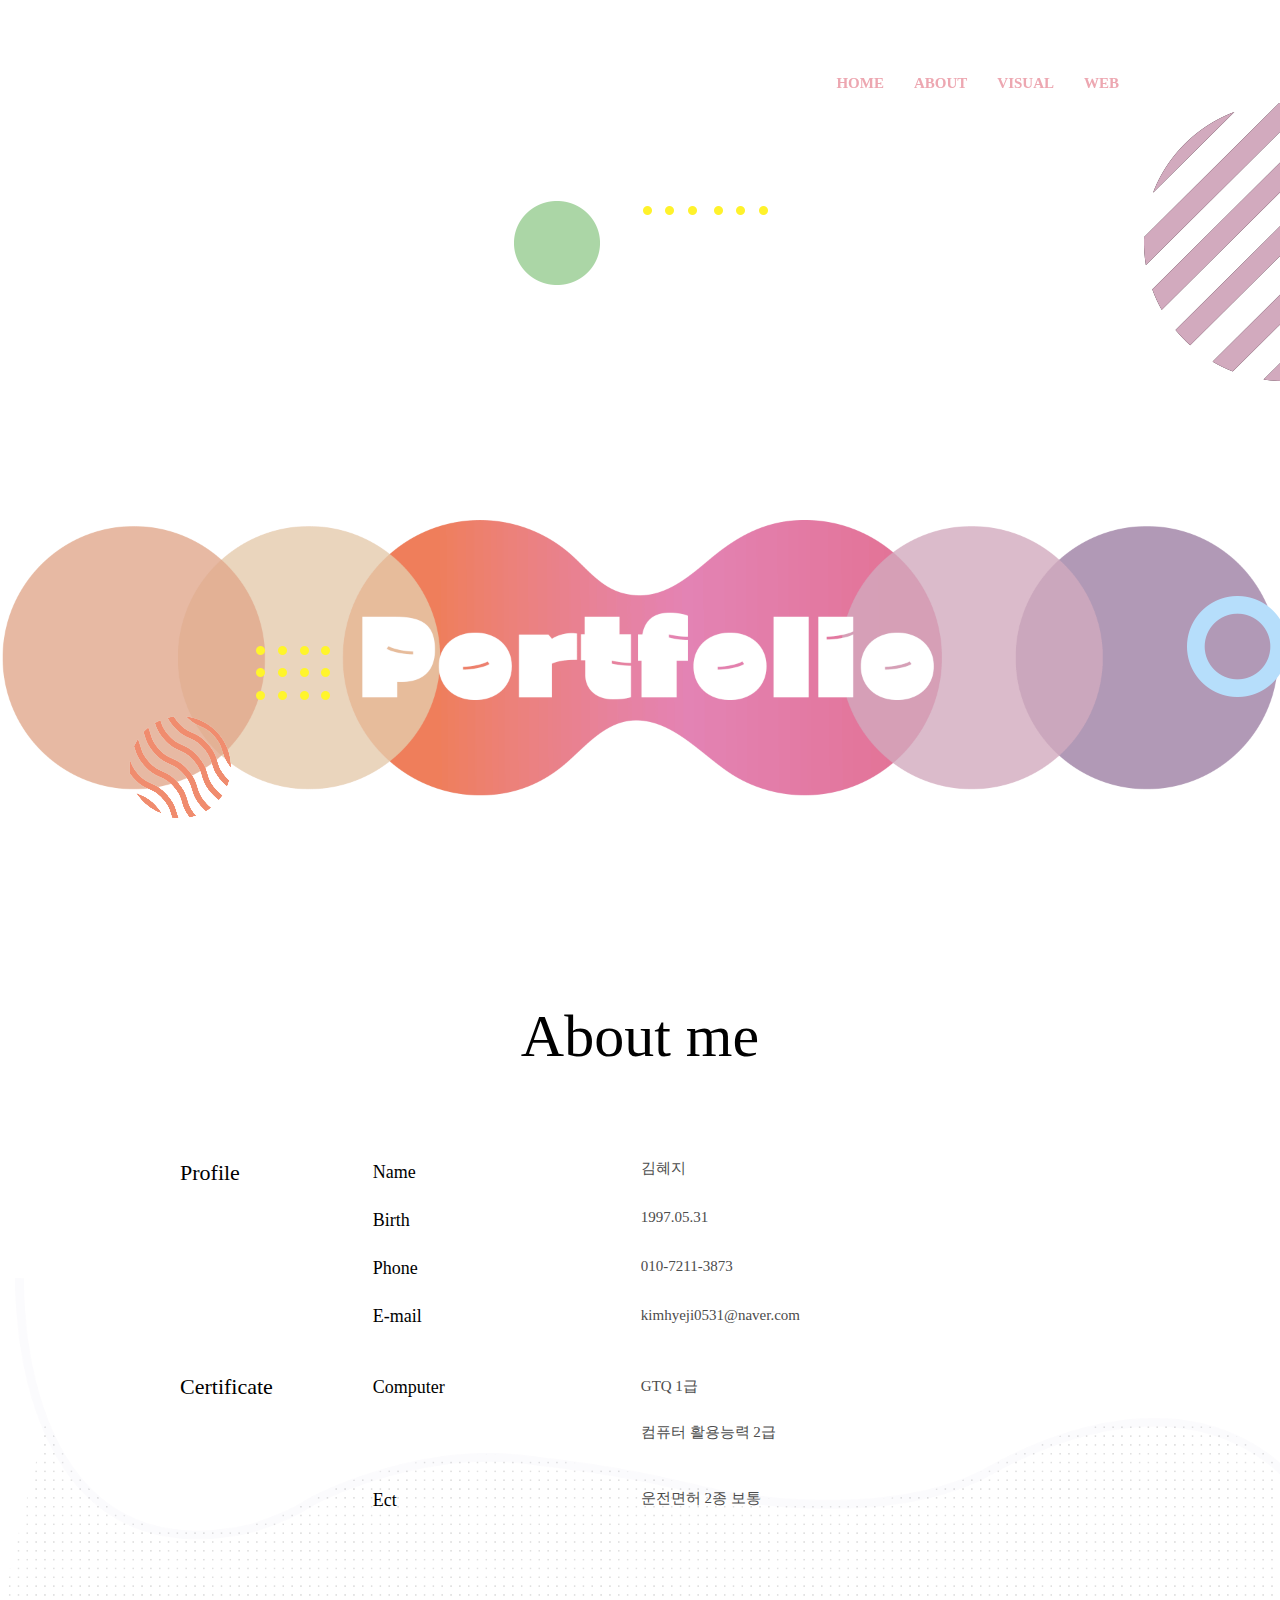
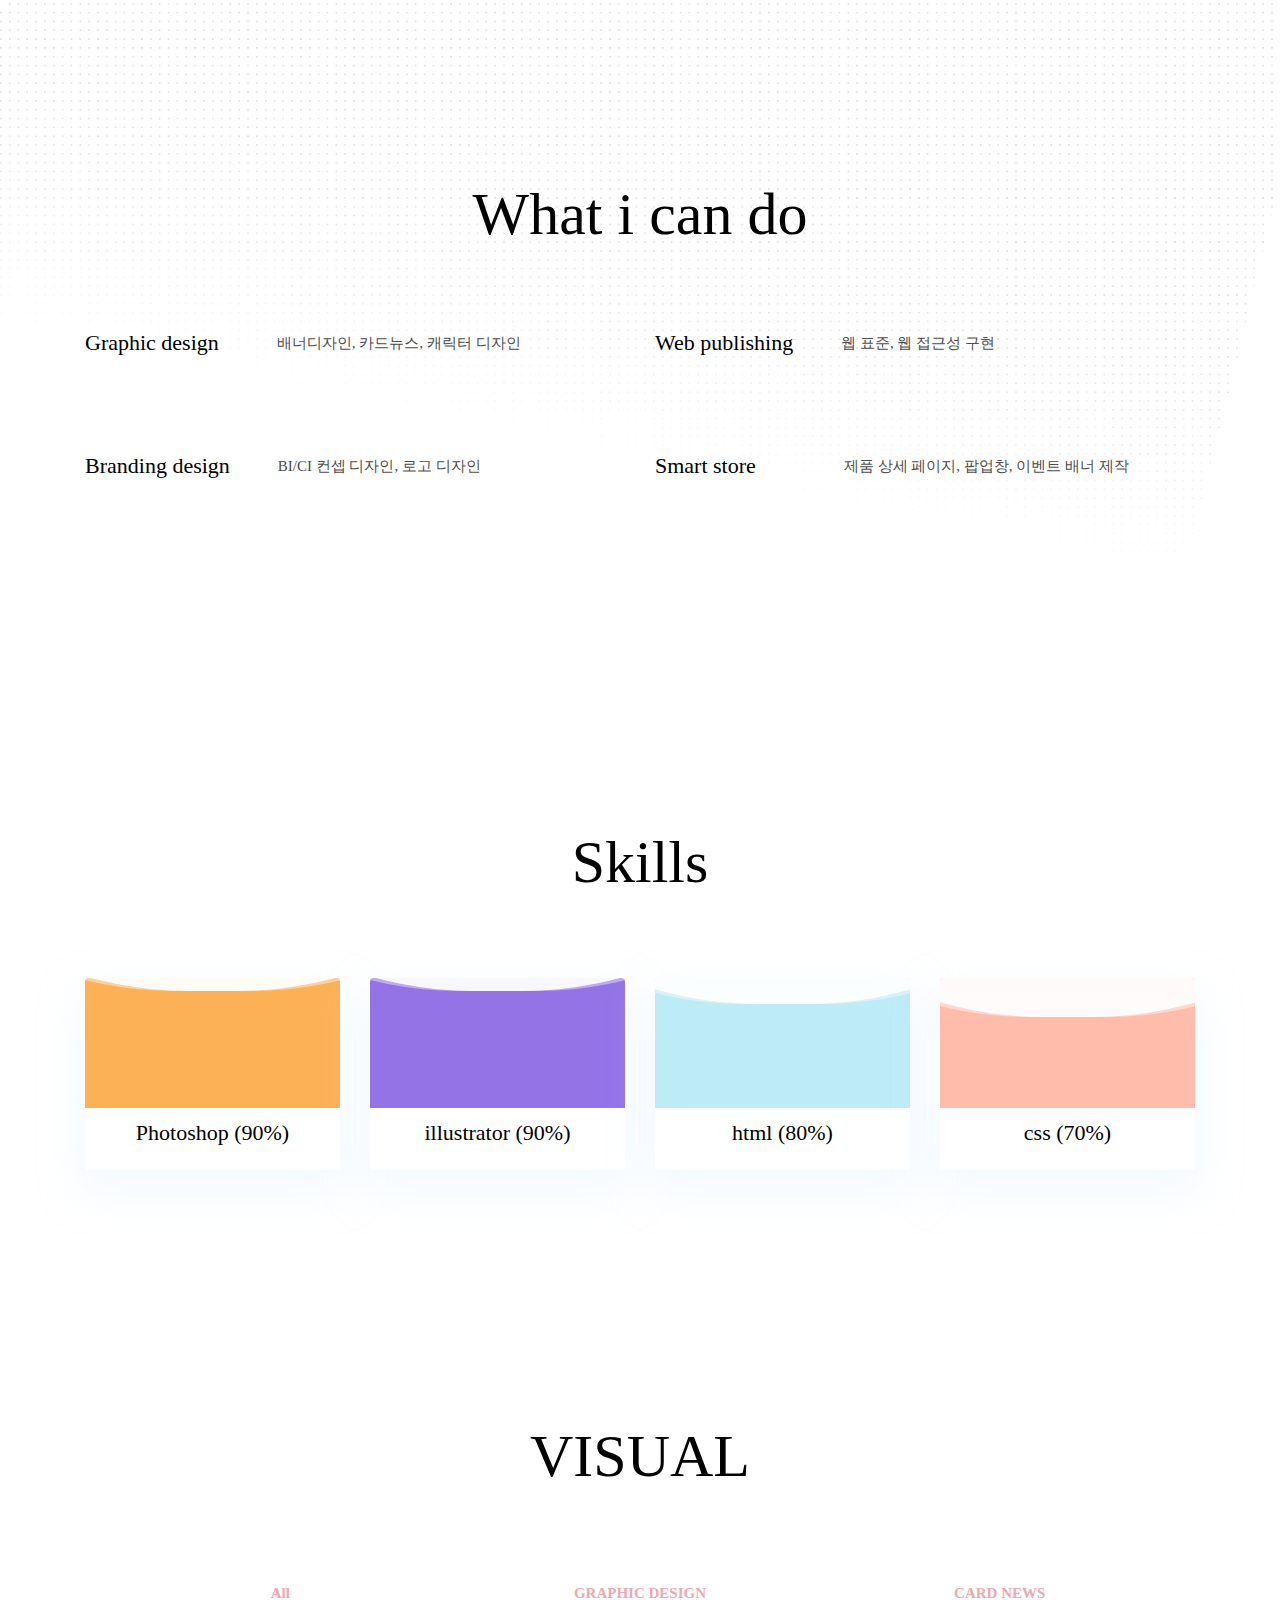
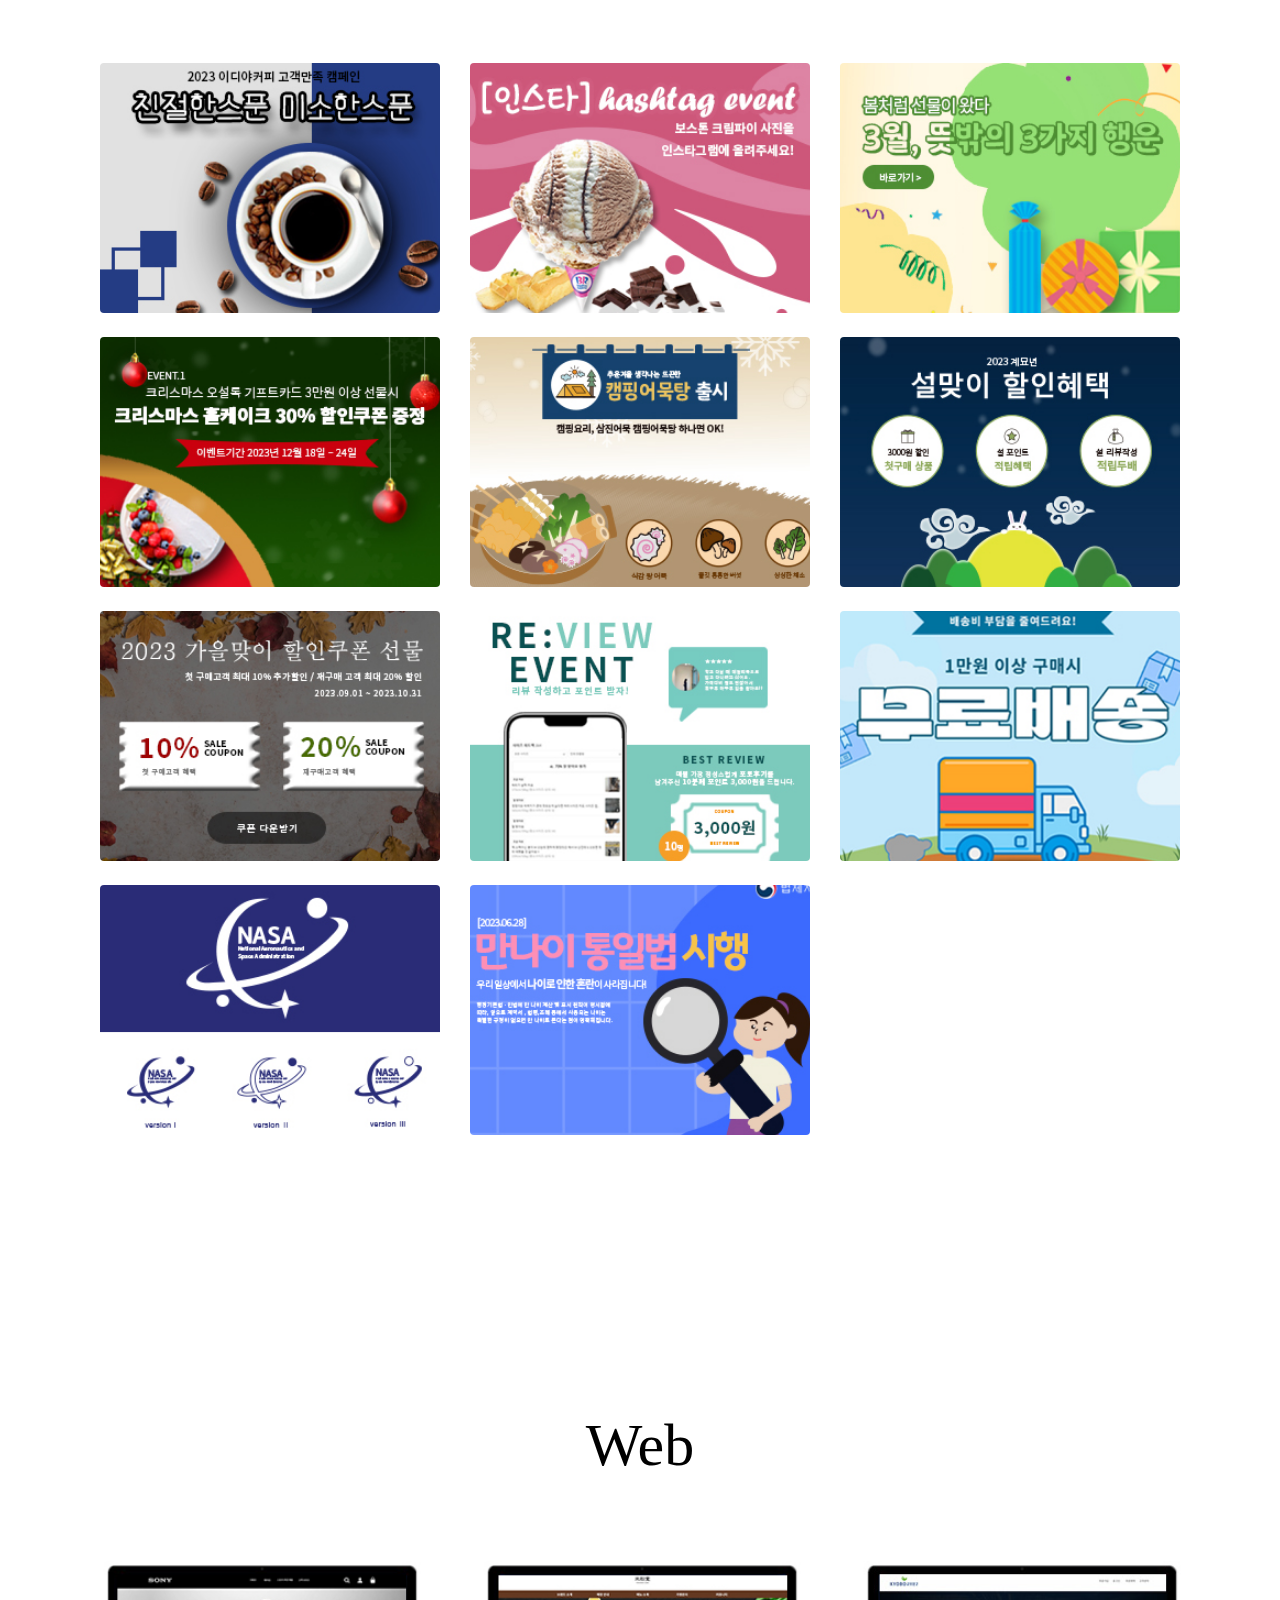
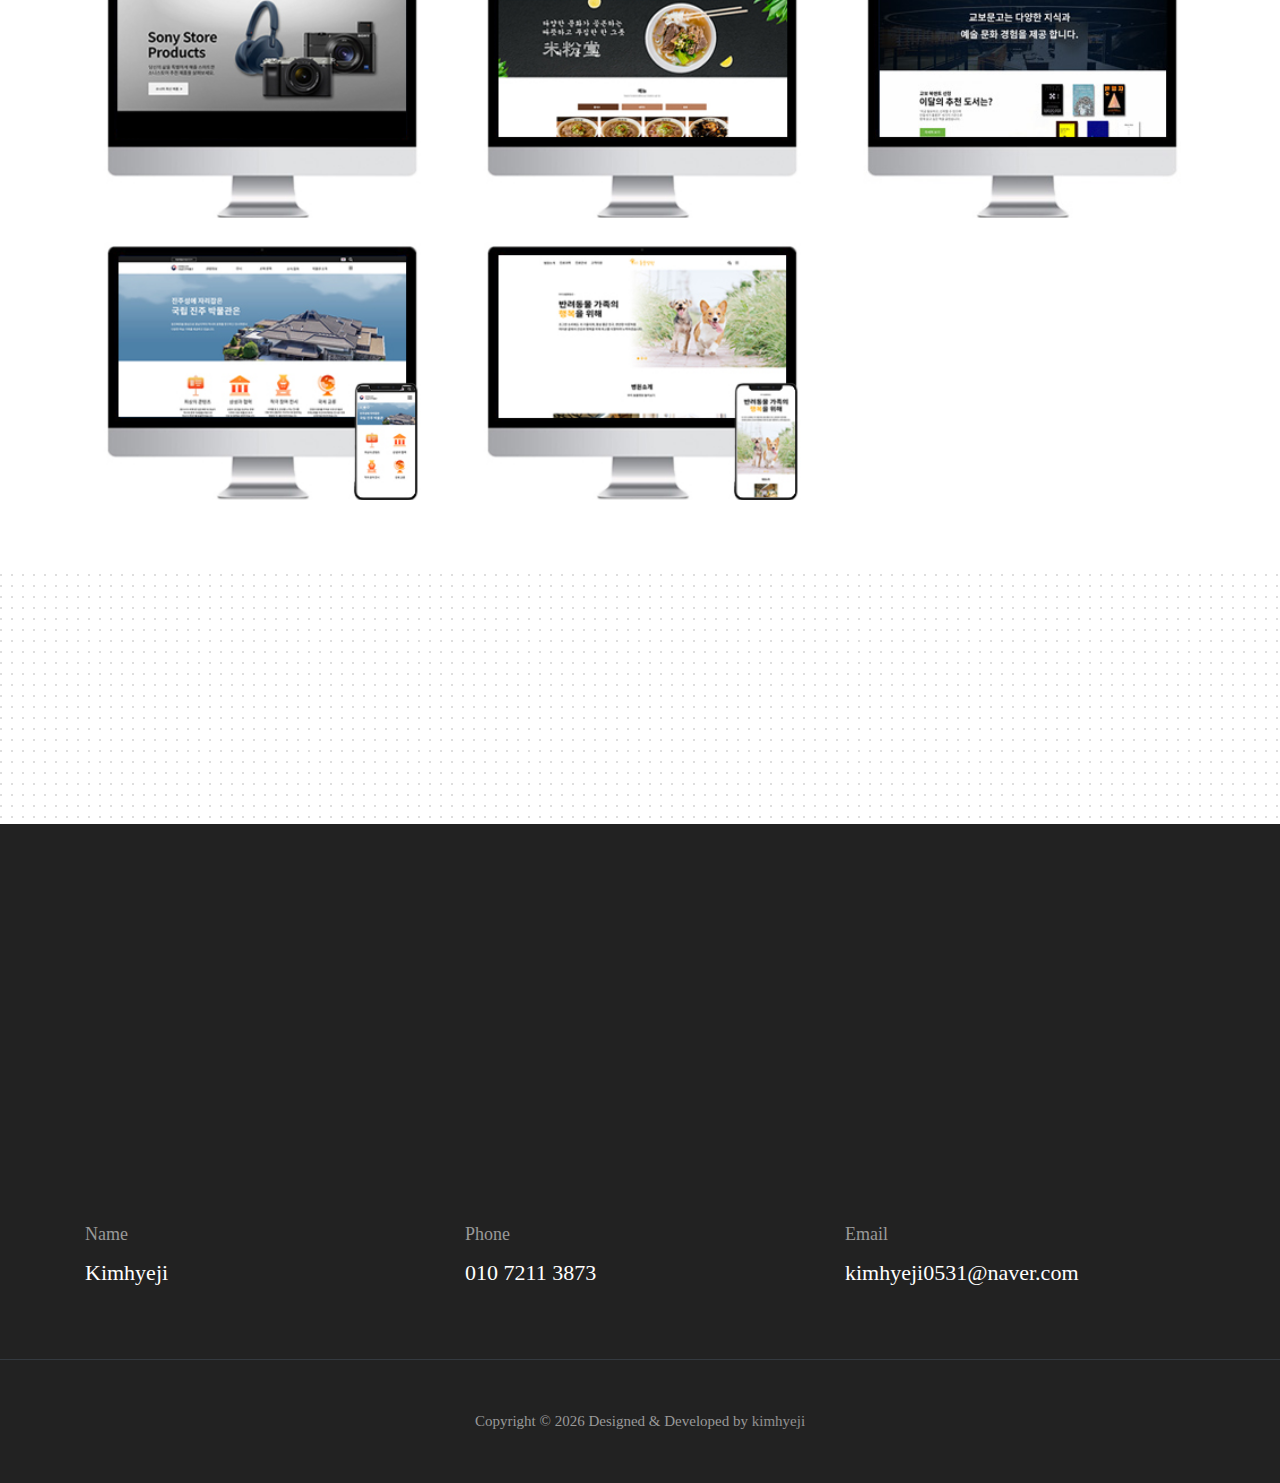
==== index.html @ e82db6a8 "ㅣ[ㅣㅔ[ㅣ" ====
<!DOCTYPE html>

<!--
 // WEBSITE: https://themefisher.com
 // TWITTER: https://twitter.com/themefisher
 // FACEBOOK: https://www.facebook.com/themefisher
 // GITHUB: https://github.com/themefisher/
-->

<html lang="en">

<head>

  <!-- Basic Page Needs
  ================================================== -->
  <meta charset="utf-8">
  <title>Portfolio</title>

  <!-- Mobile Specific Metas
  ================================================== -->
  <meta http-equiv="X-UA-Compatible" content="IE=edge">
  <meta name="description" content="Creative Portfolio Template">
  <meta name="viewport" content="width=device-width, initial-scale=1.0, maximum-scale=5.0">
  <meta name="author" content="Themefisher">
  <meta name="generator" content="Themefisher Kross Template v1.0">

  <!-- theme meta -->
  <meta name="theme-name" content="kross" />

  <!-- Favicon -->
  <link rel="shortcut icon" type="image/x-icon" href="images/favicon.png" />

  <!-- ** Plugins Needed for the Project ** -->
  <!-- Bootstrap -->
  <link rel="stylesheet" href="plugins/bootstrap/bootstrap.min.css">
  <!-- slick slider -->
  <link rel="stylesheet" href="plugins/slick/slick.css">
  <!-- themefy-icon -->
  <link rel="stylesheet" href="plugins/themify-icons/themify-icons.css">

  <!-- Main Stylesheet -->
  <link href="css/style.css" rel="stylesheet">


</head>

<body>


  <header class="navigation fixed-top">
    <nav class="navbar navbar-expand-lg navbar-dark">
      <a class="navbar-brand font-tertiary h3" href="index.html"><img src="img/logo.png" alt="Myself"></a>
      <button class="navbar-toggler" type="button" data-toggle="collapse" data-target="#navigation"
        aria-controls="navigation" aria-expanded="false" aria-label="Toggle navigation">
        <span class="navbar-toggler-icon"></span>
      </button>

      <div class="collapse navbar-collapse text-center" id="navigation">
        <ul class="navbar-nav ml-auto">
          <li class="nav-item">
            <a class="nav-link" href="index.html">HOME</a>
          </li>
          <li class="nav-item">
            <a class="nav-link" href="#about">ABOUT</a>
          </li>
          <li class="nav-item">
            <a class="nav-link" href="#visiul">VISUAL</a>
          </li>
          <li class="nav-item">
            <a class="nav-link" href="#web">WEB</a>
          </li>

        </ul>
      </div>
    </nav>
  </header>

  <!-- hero area -->
  <section class="hero-area bg-primary" id="parallax">
    <div class="container">
      <div class="row">
        <div class="col-lg-11 mx-auto">

        </div>
      </div>
    </div>
    <div class="layer-bg w-100">
      <img class="img-fluid w-100" src="img/main-img.png" alt="bg-shape">
    </div>
    <div class="layer" id="l2">
      <img src="images/illustrations/dots-cyan.png" alt="bg-shape">
    </div>
    <div class="layer" id="l3">
      <img src="img/green.png" alt="bg-shape">
    </div>
    <div class="layer" id="l4">
      <img src="images/img/dots-yellow.png" alt="bg-shape">
    </div>
    <div class="layer" id="l5">
      <img src="img/purple.png" alt="bg-shape">
    </div>
    <div class="layer" id="l6">
      <img src="img/orenge.png" alt="bg-shape">
    </div>
    <div class="layer" id="l7">
      <img src="images/img/dots-group-yellow.png" alt="bg-shape">
    </div>
    <div class="layer" id="l8">
      
    </div>
    <div class="layer" id="l9">
      <img src="img/sky.png" alt="bg-shape">
    </div>
    <!-- social icon -->

    <!-- /social icon -->
  </section>
  <!-- /hero area -->

  <!-- about -->
  <section class="section" id="about">
    <div class="container">
      <div class="row">
        <div class="col-lg-10 mx-auto text-center">
          <h2 class="section-title">About me</h2>
          <div class="aboutbox_set">
            <div class="about_left">
              <div class="left_sub1">
                <h4>Profile</h4>
              </div>
              <div class="left_sub2">
                <h4>Certificate</h4>
              </div>
            </div>
            <div class="about_center">
              <h5>Name</h5>
              <h5>Birth</h5>
              <h5>Phone</h5>
              <h5>E-mail</h5>
              <div class="center_sub1">
                <h5>Computer</h5>
              </div>
              <div class="center_sub2">
                <h5>Ect</h5>
              </div>
            </div>
            <div class="about_right">
              <p>김혜지</p>
              <p>1997.05.31</p>
              <p>010-7211-3873</p>
              <p>kimhyeji0531@naver.com</p>
              <div class="right_sub1">
                <p>GTQ 1급</p>
              </div>
              <p>컴퓨터 활용능력 2급 </p>
              <div class="right_sub2">
                <p>운전면허 2종 보통</p>
              </div>
            </div>
          </div>

        </div>
      </div>
    </div>
  </section>
  <!-- /about -->



  <!-- experience -->

  <!-- ./experience -->

  <!-- what i can do -->
  <section class="section position-relative">
    <div class="container">
      <div class="row">
        <div class="col-lg-12 text-center">
          <h2 class="section-title">What i can do</h2>
        </div>
        <div class="col-lg-6 col-md-6 mb-80">
          <div class="d-flex">
            <div class="mr-lg-5 mr-3">
              <h4>Graphic design<h4>
            </div>
            <div>

              <div class="Graphicdesign_sub">
                <p>배너디자인, 카드뉴스, 캐릭터 디자인</p>
              </div>

            </div>
          </div>
        </div>
        <div class="col-lg-6 col-md-6 mb-80">
          <div class="d-flex">
            <div class="mr-lg-5 mr-3">
              <h4>Web publishing<h4>
            </div>
            <div>

              <p>웹 표준, 웹 접근성 구현</p>

            </div>
          </div>
        </div>
        <div class="col-lg-6 col-md-6 mb-80">
          <div class="d-flex">
            <div class="mr-lg-5 mr-3">
              <h4>Branding design</h4>
            </div>
            <div>

              <p>BI/CI 컨셉 디자인, 로고 디자인</p>

            </div>
          </div>
        </div>
        <div class="col-lg-6 col-md-6 mb-80">
          <div class="d-flex">
            <div class="mr-lg-5 mr-3">
              <h4>Smart store<h4>
            </div>
            <div>

              <div class="Smartstore_sub">
                <p>제품 상세 페이지, 팝업창, 이벤트 배너 제작</p>
              </div>

            </div>
          </div>
        </div>
      </div>
    </div>
    <!-- bg image -->
    <img class="img-fluid edu-bg-image w-100" src="images/backgrounds/education-bg.png" alt="bg-image">
  </section>
  <!-- /what i can do -->

  <!-- skills -->
  <section class="section">
    <div class="container">
      <div class="row">
        <div class="col-lg-12 text-center">
          <h2 class="section-title">Skills</h2>
        </div>
        <div class="col-lg-3 col-sm-6 mb-4 mb-lg-0">
          <div class="card shadow text-center">
            <div class="position-relative rounded-top progress-wrapper" data-color="#fdb157">
              <div class="wave" data-progress="90%"></div>
            </div>
            <div class="card-footer bg-white">
              <h4 class="card-title">Photoshop (90%)</h4>
            </div>
          </div>
        </div>
        <div class="col-lg-3 col-sm-6 mb-4 mb-lg-0">
          <div class="card shadow text-center">
            <div class="position-relative rounded-top progress-wrapper" data-color="#9473e6">
              <div class="wave" data-progress="90%"></div>
            </div>
            <div class="card-footer bg-white">
              <h4 class="card-title">illustrator (90%)</h4>
            </div>
          </div>
        </div>
        <div class="col-lg-3 col-sm-6 mb-4 mb-lg-0">
          <div class="card shadow text-center">
            <div class="position-relative rounded-top progress-wrapper" data-color="#bdecf6">
              <div class="wave" data-progress="80%"></div>
            </div>
            <div class="card-footer bg-white">
              <h4 class="card-title">html (80%)</h4>
            </div>
          </div>
        </div>
        <div class="col-lg-3 col-sm-6 mb-4 mb-lg-0">
          <div class="card shadow text-center">
            <div class="position-relative rounded-top progress-wrapper" data-color="#ffbcaa">
              <div class="wave" data-progress="70%"></div>
            </div>
            <div class="card-footer bg-white">
              <h4 class="card-title">css (70%)</h4>
            </div>
          </div>
        </div>
      </div>
    </div>
  </section>
  <!-- /skills -->

  <!-- VISUAL -->
  <section class="section" id="visiul">
    <div class="container">
      <div class="row">
        <div class="col-12 text-center">
          <h2 class="section-title">VISUAL</h2>
        </div>
      </div>

      <div class="container">
        <div class="row mb-5">
          <div class="col-12">
            <div class="btn-group btn-group-toggle justify-content-center d-flex" data-toggle="buttons">
              <label class="btn btn-sm btn-primary active">
                <input type="radio" name="shuffle-filter" value="all" />All
              </label>

              <label class="btn btn-sm btn-primary">
                <input type="radio" name="shuffle-filter" value="Graphicdesign" />GRAPHIC DESIGN
              </label>
              <label class="btn btn-sm btn-primary">
                <input type="radio" name="shuffle-filter" value="cardnews" />CARD NEWS
              </label>
            </div>
          </div>
        </div>

        <!-- 비주얼 팝업뜨는 부분 -->

        <!-- 팝업모달1 시작-->
        <div class="row shuffle-wrapper">
          <div class="col-lg-4 col-6 mb-4 shuffle-item" data-groups="[&quot;Graphicdesign&quot;]">
            <a href="javascript:openModal('modal1');" class="button modal-open">
              <div class="position-relative rounded hover-wrapper">
                <img src="img/ediya.jpg" alt="portfolio-image" class="img-fluid rounded w-100 d-block">
                <div class="hover-overlay">
                  <div class="hover-content btn btn-light btn-sm">
                    view more
                  </div>
                </div>
              </div>
            </a>
          </div>

          <div id="modal"></div>
          <div class="modal-con modal1">
            <a href="javascript:;" class="close">X</a>

            <div class="con">
              <img src="img/ediya sub.jpg">
            </div>
          </div>
          <!-- 팝업모달1 끝-->



          <!-- 팝업모달2 시작-->
          <div class="col-lg-4 col-6 mb-4 shuffle-item" data-groups="[&quot;Graphicdesign&quot;]">
            <a href="javascript:openModal('modal2');" class="button modal-open">
              <div class="position-relative rounded hover-wrapper">
                <img src="img/br.jpg" alt="portfolio-image" class="img-fluid rounded w-100 d-block">
                <div class="hover-overlay">
                  <div class="hover-content btn btn-light btn-sm">
                    view more
                  </div>
                </div>
              </div>
            </a>
          </div>

          <div id="modal"></div>
          <div class="modal-con modal2">
            <a href="javascript:;" class="close">X</a>

            <div class="con">
              <img src="img/br sub.jpg">
            </div>
          </div>
          <!-- 팝업모달2 끝-->




          <!-- 팝업모달3 시작-->
          <div class="col-lg-4 col-6 mb-4 shuffle-item" data-groups="[&quot;Graphicdesign&quot;]">
            <a href="javascript:openModal('modal3');" class="button modal-open">
              <div class="position-relative rounded hover-wrapper">
                <img src="img/spring.jpg" alt="portfolio-image" class="img-fluid rounded w-100 d-block">
                <div class="hover-overlay">
                  <div class="hover-content btn btn-light btn-sm">
                    view more
                  </div>
                </div>
              </div>
            </a>
          </div>

          <div id="modal"></div>
          <div class="modal-con modal3">
            <a href="javascript:;" class="close">X</a>

            <div class="con">
              <img src="img/spring sub.jpg">
            </div>
          </div>
          <!-- 팝업모달3 끝-->


          <!-- 팝업모달4 시작-->
          <div class="col-lg-4 col-6 mb-4 shuffle-item" data-groups="[&quot;Graphicdesign&quot;]">
            <a href="javascript:openModal('modal4');" class="button modal-open">
              <div class="position-relative rounded hover-wrapper">
                <img src="img/osulloc.jpg" alt="portfolio-image" class="img-fluid rounded w-100 d-block">
                <div class="hover-overlay">
                  <div class="hover-content btn btn-light btn-sm">
                    view more
                  </div>
                </div>
              </div>
            </a>
          </div>

          <div id="modal"></div>
          <div class="modal-con modal4">
            <a href="javascript:;" class="close">X</a>

            <div class="con">
              <img src="img/osulloc sub.jpg">
            </div>
          </div>
          <!-- 팝업모달4 끝-->




          <!-- 팝업모달5 시작-->
          <div class="col-lg-4 col-6 mb-4 shuffle-item" data-groups="[&quot;Graphicdesign&quot;]">
            <a href="javascript:openModal('modal5');" class="button modal-open">
              <div class="position-relative rounded hover-wrapper">
                <img src="img/samjin.jpg" alt="portfolio-image" class="img-fluid rounded w-100 d-block">
                <div class="hover-overlay">
                  <div class="hover-content btn btn-light btn-sm">
                    view more
                  </div>
                </div>
              </div>
            </a>
          </div>

          <div id="modal"></div>
          <div class="modal-con modal5">
            <a href="javascript:;" class="close">X</a>

            <div class="con">
              <img src="img/samjin sub.jpg">
            </div>
          </div>
          <!-- 팝업모달5 끝-->


           <!-- 팝업모달6 시작-->
           <div class="col-lg-4 col-6 mb-4 shuffle-item" data-groups="[&quot;Graphicdesign&quot;]">
            <a href="javascript:openModal('modal6');" class="button modal-open">
              <div class="position-relative rounded hover-wrapper">
                <img src="img/new years day.jpg" alt="portfolio-image" class="img-fluid rounded w-100 d-block">
                <div class="hover-overlay">
                  <div class="hover-content btn btn-light btn-sm">
                    view more
                  </div>
                </div>
              </div>
            </a>
          </div>

          <div id="modal"></div>
          <div class="modal-con modal6">
            <a href="javascript:;" class="close">X</a>

            <div class="con">
              <img src="img/new years day sub.jpg">
            </div>
          </div>
          <!-- 팝업모달6 끝-->


              <!-- 팝업모달7 시작-->
              <div class="col-lg-4 col-6 mb-4 shuffle-item" data-groups="[&quot;Graphicdesign&quot;]">
                <a href="javascript:openModal('modal7');" class="button modal-open">
                  <div class="position-relative rounded hover-wrapper">
                    <img src="img/autumn.jpg" alt="portfolio-image" class="img-fluid rounded w-100 d-block">
                    <div class="hover-overlay">
                      <div class="hover-content btn btn-light btn-sm">
                        view more
                      </div>
                    </div>
                  </div>
                </a>
              </div>
    
              <div id="modal"></div>
              <div class="modal-con modal7">
                <a href="javascript:;" class="close">X</a>
    
                <div class="con">
                  <img src="img/autumn sub.jpg">
                </div>
              </div>
              <!-- 팝업모달7 끝-->




                  <!-- 팝업모달8 시작-->
                  <div class="col-lg-4 col-6 mb-4 shuffle-item" data-groups="[&quot;Graphicdesign&quot;]">
                    <a href="javascript:openModal('modal8');" class="button modal-open">
                      <div class="position-relative rounded hover-wrapper">
                        <img src="img/review.jpg" alt="portfolio-image" class="img-fluid rounded w-100 d-block">
                        <div class="hover-overlay">
                          <div class="hover-content btn btn-light btn-sm">
                            view more
                          </div>
                        </div>
                      </div>
                    </a>
                  </div>
        
                  <div id="modal"></div>
                  <div class="modal-con modal8">
                    <a href="javascript:;" class="close">X</a>
        
                    <div class="con">
                      <img src="img/review sub.jpg">
                    </div>
                  </div>
                  <!-- 팝업모달8 끝-->



                  
                  <!-- 팝업모달9 시작-->
                  <div class="col-lg-4 col-6 mb-4 shuffle-item" data-groups="[&quot;Graphicdesign&quot;]">
                    <a href="javascript:openModal('modal9');" class="button modal-open">
                      <div class="position-relative rounded hover-wrapper">
                        <img src="img/store free shipping.jpg" alt="portfolio-image" class="img-fluid rounded w-100 d-block">
                        <div class="hover-overlay">
                          <div class="hover-content btn btn-light btn-sm">
                            view more
                          </div>
                        </div>
                      </div>
                    </a>
                  </div>
        
                  <div id="modal"></div>
                  <div class="modal-con modal9">
                    <a href="javascript:;" class="close">X</a>
        
                    <div class="con">
                      <img src="img/store free shipping sub.jpg">
                    </div>
                  </div>
                  <!-- 팝업모달9 끝-->

              
                     <!-- 팝업모달10 시작-->
                     <div class="col-lg-4 col-6 mb-4 shuffle-item" data-groups="[&quot;Graphicdesign&quot;]">
                      <a href="javascript:openModal('modal10');" class="button modal-open">
                        <div class="position-relative rounded hover-wrapper">
                          <img src="img/logo design.jpg" alt="portfolio-image" class="img-fluid rounded w-100 d-block">
                          <div class="hover-overlay">
                            <div class="hover-content btn btn-light btn-sm">
                              view more
                            </div>
                          </div>
                        </div>
                      </a>
                    </div>
          
                    <div id="modal"></div>
                    <div class="modal-con modal10">
                      <a href="javascript:;" class="close">X</a>
          
                      <div class="con">
                        <img src="img/logo design sub.jpg">
                      </div>
                    </div>
                    <!-- 팝업모달10 끝-->  
                    
                    

                     <!-- 팝업모달11 시작-->
                     <div class="col-lg-4 col-6 mb-4 shuffle-item" data-groups="[&quot;cardnews&quot;]">
                      <a href="javascript:openModal('modal11');" class="button modal-open">
                        <div class="position-relative rounded hover-wrapper">
                          <img src="img/age.jpg" alt="portfolio-image" class="img-fluid rounded w-100 d-block">
                          <div class="hover-overlay">
                            <div class="hover-content btn btn-light btn-sm">
                              view more
                            </div>
                          </div>
                        </div>
                      </a>
                    </div>
          
                    <div id="modal"></div>
                    <div class="modal-con modal11">
                      <a href="javascript:;" class="close">X</a>
          
                      <div class="con">
                        <img src="img/age sub.jpg">
                      </div>
                    </div>
                    <!-- 팝업모달11 끝-->
                    
                    



                    
                   
        </div>
      </div>
  </section>
  <!-- /portfolio -->





  <!-- web -->
  <section class="section" id="web">
    <div class="container">
      <div class="row">
        <div class="col-12 text-center">
          <h2 class="section-title">Web</h2>
        </div>
      </div>

      <div class="row shuffle-wrapper">




        <!-- 팝업모달13 시작-->
        <div class="col-lg-4 col-6 mb-4 shuffle-item">
          <a href="javascript:openModal('modal13');" class="button modal-open">
            <div class="position-relative rounded hover-wrapper">
              <img src="img/web1.jpg" alt="portfolio-image" class="img-fluid rounded w-100 d-block">
              <div class="hover-overlay">
                <div class="hover-content btn btn-light btn-sm">
                  view more
                </div>
              </div>
            </div>
          </a>
        </div>

        <div id="modal"></div>
        <div class="modal-con2 modal13">
          <a href="javascript:;" class="close">X</a>
          <a href="web1/index.html" class="btn btn-xs btn-primary site" target="_blank">web site</a>

          <div class="con">
           
            <img src="img/web1_sub.jpg">
          </div>
        </div>
        <!-- 팝업모달13 끝-->



        <!-- 팝업모달14 시작-->
        <div class="col-lg-4 col-6 mb-4 shuffle-item">
          <a href="javascript:openModal('modal14');" class="button modal-open">
            <div class="position-relative rounded hover-wrapper">
              <img src="img/web2.jpg" alt="portfolio-image" class="img-fluid rounded w-100 d-block">
              <div class="hover-overlay">
                <div class="hover-content btn btn-light btn-sm">
                  view more
                </div>
              </div>
            </div>
          </a>
        </div>

        <div id="modal"></div>
        <div class="modal-con2 modal14">
          <a href="javascript:;" class="close">X</a>
          <a href="web2/index.html" class="btn btn-xs btn-primary site" target="_blank">web site</a>

          <div class="con">
            <img src="img/web1_sub.jpg">
          </div>
        </div>
        <!-- 팝업모달14 끝-->


        <!-- 팝업모달15 시작-->
        <div class="col-lg-4 col-6 mb-4 shuffle-item">
          <a href="javascript:openModal('modal15');" class="button modal-open">
            <div class="position-relative rounded hover-wrapper">
              <img src="img/web3.jpg" alt="portfolio-image" class="img-fluid rounded w-100 d-block">
              <div class="hover-overlay">
                <div class="hover-content btn btn-light btn-sm">
                  view more
                </div>
              </div>
            </div>
          </a>
        </div>

        <div id="modal"></div>
        <div class="modal-con2 modal15">
          <a href="javascript:;" class="close">X</a>
          <a href="web3/index.html" class="btn btn-xs btn-primary site" target="_blank">web site</a>

          <div class="con">
            <img src="img/web1_sub.jpg">
          </div>
        </div>
        <!-- 팝업모달15 끝-->



               <!-- 팝업모달16 시작-->
               <div class="col-lg-4 col-6 mb-4 shuffle-item">
                <a href="javascript:openModal('modal16');" class="button modal-open">
                  <div class="position-relative rounded hover-wrapper">
                    <img src="img/web4.jpg" alt="portfolio-image" class="img-fluid rounded w-100 d-block">
                    <div class="hover-overlay">
                      <div class="hover-content btn btn-light btn-sm">
                        view more
                      </div>
                    </div>
                  </div>
                </a>
              </div>
      
              <div id="modal"></div>
              <div class="modal-con2 modal16">
                <a href="javascript:;" class="close">X</a>
                <a href="web4/index.html" class="btn btn-xs btn-primary site" target="_blank">web site</a>
      
                <div class="con">
                  <img src="img/web1_sub.jpg">
                </div>
              </div>
              <!-- 팝업모달16 끝-->




                     <!-- 팝업모달17 시작-->
        <div class="col-lg-4 col-6 mb-4 shuffle-item">
          <a href="javascript:openModal('modal17');" class="button modal-open">
            <div class="position-relative rounded hover-wrapper">
              <img src="img/web5.jpg" alt="portfolio-image" class="img-fluid rounded w-100 d-block">
              <div class="hover-overlay">
                <div class="hover-content btn btn-light btn-sm">
                  view more
                </div>
              </div>
            </div>
          </a>
        </div>

        <div id="modal"></div>
        <div class="modal-con2 modal17">
          <a href="javascript:;" class="close">X</a>

          <div class="con">
            <img src="img/web1_sub.jpg">
          </div>
        </div>
        <!-- 팝업모달17 끝-->




      </div>
    </div>
  </section>

  <!-- /web -->



  <!-- contact -->
  <section class="section section-on-footer" data-background="images/backgrounds/bg-dots.png">
    <div class="container">
      <div class="row">


      </div>
    </div>
  </section>
  <!-- /contact -->

  <!-- footer -->
  <footer class="bg-dark footer-section">
    <div class="section">
      <div class="container">
        <div class="row">
          <div class="col-md-4">
            <h5 class="text-light">Name</h5>
            <p class="text-white paragraph-lg font-secondary">Kimhyeji</p>
          </div>
          <div class="col-md-4">
            <h5 class="text-light">Phone</h5>
            <p class="text-white paragraph-lg font-secondary">010 7211 3873</p>
          </div>
          <div class="col-md-4">
            <h5 class="text-light">Email</h5>
            <p class="text-white paragraph-lg font-secondary">kimhyeji0531@naver.com</p>
          </div>
        </div>
      </div>
    </div>
    <div class="border-top text-center border-dark py-5">
      <p class="mb-0 text-light">Copyright &copy;
        <script>
          var CurrentYear = new Date().getFullYear()
          document.write(CurrentYear)
        </script> Designed &amp; Developed by <a class="text-white-50">kimhyeji</a>
      </p>
    </div>
  </footer>
  <!-- /footer -->

  <!-- jQuery -->
  <script src="plugins/jQuery/jquery.min.js"></script>
  <!-- Bootstrap JS -->
  <script src="plugins/bootstrap/bootstrap.min.js"></script>
  <!-- slick slider -->
  <script src="plugins/slick/slick.min.js"></script>
  <!-- filter -->
  <script src="plugins/shuffle/shuffle.min.js"></script>

  <!-- Main Script -->
  <script src="js/script.js"></script>



  <script>
    function openModal(modalname) {
      $("#modal").fadeIn(300);
      $("." + modalname).fadeIn(300);
    }

    $("#modal, .close").on('click', function () {
      $("#modal").fadeOut(300);
      $(".modal-con").fadeOut(300);
    });

    function openModal(modalname) {
      $("#modal").fadeIn(300);
      $("." + modalname).fadeIn(300);
    }

    $("#modal, .close").on('click', function () {
      $("#modal").fadeOut(300);
      $(".modal-con2").fadeOut(300);
    });
  </script>
</body>

</html>
---- plugins/themify-icons/themify-icons.css ----
@font-face{font-family:themify;src:url(fonts/themify.eot?-fvbane);src:url(fonts/themify.eot?#iefix-fvbane) format('embedded-opentype'),url(fonts/themify.woff?-fvbane) format('woff'),url(fonts/themify.ttf?-fvbane) format('truetype'),url(fonts/themify.svg?-fvbane#themify) format('svg');font-weight:400;font-style:normal}[class*=" ti-"],[class^=ti-]{font-family:themify;speak:none;font-style:normal;font-weight:400;font-variant:normal;text-transform:none;line-height:1;-webkit-font-smoothing:antialiased;-moz-osx-font-smoothing:grayscale}.ti-wand:before{content:"\e600"}.ti-volume:before{content:"\e601"}.ti-user:before{content:"\e602"}.ti-unlock:before{content:"\e603"}.ti-unlink:before{content:"\e604"}.ti-trash:before{content:"\e605"}.ti-thought:before{content:"\e606"}.ti-target:before{content:"\e607"}.ti-tag:before{content:"\e608"}.ti-tablet:before{content:"\e609"}.ti-star:before{content:"\e60a"}.ti-spray:before{content:"\e60b"}.ti-signal:before{content:"\e60c"}.ti-shopping-cart:before{content:"\e60d"}.ti-shopping-cart-full:before{content:"\e60e"}.ti-settings:before{content:"\e60f"}.ti-search:before{content:"\e610"}.ti-zoom-in:before{content:"\e611"}.ti-zoom-out:before{content:"\e612"}.ti-cut:before{content:"\e613"}.ti-ruler:before{content:"\e614"}.ti-ruler-pencil:before{content:"\e615"}.ti-ruler-alt:before{content:"\e616"}.ti-bookmark:before{content:"\e617"}.ti-bookmark-alt:before{content:"\e618"}.ti-reload:before{content:"\e619"}.ti-plus:before{content:"\e61a"}.ti-pin:before{content:"\e61b"}.ti-pencil:before{content:"\e61c"}.ti-pencil-alt:before{content:"\e61d"}.ti-paint-roller:before{content:"\e61e"}.ti-paint-bucket:before{content:"\e61f"}.ti-na:before{content:"\e620"}.ti-mobile:before{content:"\e621"}.ti-minus:before{content:"\e622"}.ti-medall:before{content:"\e623"}.ti-medall-alt:before{content:"\e624"}.ti-marker:before{content:"\e625"}.ti-marker-alt:before{content:"\e626"}.ti-arrow-up:before{content:"\e627"}.ti-arrow-right:before{content:"\e628"}.ti-arrow-left:before{content:"\e629"}.ti-arrow-down:before{content:"\e62a"}.ti-lock:before{content:"\e62b"}.ti-location-arrow:before{content:"\e62c"}.ti-link:before{content:"\e62d"}.ti-layout:before{content:"\e62e"}.ti-layers:before{content:"\e62f"}.ti-layers-alt:before{content:"\e630"}.ti-key:before{content:"\e631"}.ti-import:before{content:"\e632"}.ti-image:before{content:"\e633"}.ti-heart:before{content:"\e634"}.ti-heart-broken:before{content:"\e635"}.ti-hand-stop:before{content:"\e636"}.ti-hand-open:before{content:"\e637"}.ti-hand-drag:before{content:"\e638"}.ti-folder:before{content:"\e639"}.ti-flag:before{content:"\e63a"}.ti-flag-alt:before{content:"\e63b"}.ti-flag-alt-2:before{content:"\e63c"}.ti-eye:before{content:"\e63d"}.ti-export:before{content:"\e63e"}.ti-exchange-vertical:before{content:"\e63f"}.ti-desktop:before{content:"\e640"}.ti-cup:before{content:"\e641"}.ti-crown:before{content:"\e642"}.ti-comments:before{content:"\e643"}.ti-comment:before{content:"\e644"}.ti-comment-alt:before{content:"\e645"}.ti-close:before{content:"\e646"}.ti-clip:before{content:"\e647"}.ti-angle-up:before{content:"\e648"}.ti-angle-right:before{content:"\e649"}.ti-angle-left:before{content:"\e64a"}.ti-angle-down:before{content:"\e64b"}.ti-check:before{content:"\e64c"}.ti-check-box:before{content:"\e64d"}.ti-camera:before{content:"\e64e"}.ti-announcement:before{content:"\e64f"}.ti-brush:before{content:"\e650"}.ti-briefcase:before{content:"\e651"}.ti-bolt:before{content:"\e652"}.ti-bolt-alt:before{content:"\e653"}.ti-blackboard:before{content:"\e654"}.ti-bag:before{content:"\e655"}.ti-move:before{content:"\e656"}.ti-arrows-vertical:before{content:"\e657"}.ti-arrows-horizontal:before{content:"\e658"}.ti-fullscreen:before{content:"\e659"}.ti-arrow-top-right:before{content:"\e65a"}.ti-arrow-top-left:before{content:"\e65b"}.ti-arrow-circle-up:before{content:"\e65c"}.ti-arrow-circle-right:before{content:"\e65d"}.ti-arrow-circle-left:before{content:"\e65e"}.ti-arrow-circle-down:before{content:"\e65f"}.ti-angle-double-up:before{content:"\e660"}.ti-angle-double-right:before{content:"\e661"}.ti-angle-double-left:before{content:"\e662"}.ti-angle-double-down:before{content:"\e663"}.ti-zip:before{content:"\e664"}.ti-world:before{content:"\e665"}.ti-wheelchair:before{content:"\e666"}.ti-view-list:before{content:"\e667"}.ti-view-list-alt:before{content:"\e668"}.ti-view-grid:before{content:"\e669"}.ti-uppercase:before{content:"\e66a"}.ti-upload:before{content:"\e66b"}.ti-underline:before{content:"\e66c"}.ti-truck:before{content:"\e66d"}.ti-timer:before{content:"\e66e"}.ti-ticket:before{content:"\e66f"}.ti-thumb-up:before{content:"\e670"}.ti-thumb-down:before{content:"\e671"}.ti-text:before{content:"\e672"}.ti-stats-up:before{content:"\e673"}.ti-stats-down:before{content:"\e674"}.ti-split-v:before{content:"\e675"}.ti-split-h:before{content:"\e676"}.ti-smallcap:before{content:"\e677"}.ti-shine:before{content:"\e678"}.ti-shift-right:before{content:"\e679"}.ti-shift-left:before{content:"\e67a"}.ti-shield:before{content:"\e67b"}.ti-notepad:before{content:"\e67c"}.ti-server:before{content:"\e67d"}.ti-quote-right:before{content:"\e67e"}.ti-quote-left:before{content:"\e67f"}.ti-pulse:before{content:"\e680"}.ti-printer:before{content:"\e681"}.ti-power-off:before{content:"\e682"}.ti-plug:before{content:"\e683"}.ti-pie-chart:before{content:"\e684"}.ti-paragraph:before{content:"\e685"}.ti-panel:before{content:"\e686"}.ti-package:before{content:"\e687"}.ti-music:before{content:"\e688"}.ti-music-alt:before{content:"\e689"}.ti-mouse:before{content:"\e68a"}.ti-mouse-alt:before{content:"\e68b"}.ti-money:before{content:"\e68c"}.ti-microphone:before{content:"\e68d"}.ti-menu:before{content:"\e68e"}.ti-menu-alt:before{content:"\e68f"}.ti-map:before{content:"\e690"}.ti-map-alt:before{content:"\e691"}.ti-loop:before{content:"\e692"}.ti-location-pin:before{content:"\e693"}.ti-list:before{content:"\e694"}.ti-light-bulb:before{content:"\e695"}.ti-Italic:before{content:"\e696"}.ti-info:before{content:"\e697"}.ti-infinite:before{content:"\e698"}.ti-id-badge:before{content:"\e699"}.ti-hummer:before{content:"\e69a"}.ti-home:before{content:"\e69b"}.ti-help:before{content:"\e69c"}.ti-headphone:before{content:"\e69d"}.ti-harddrives:before{content:"\e69e"}.ti-harddrive:before{content:"\e69f"}.ti-gift:before{content:"\e6a0"}.ti-game:before{content:"\e6a1"}.ti-filter:before{content:"\e6a2"}.ti-files:before{content:"\e6a3"}.ti-file:before{content:"\e6a4"}.ti-eraser:before{content:"\e6a5"}.ti-envelope:before{content:"\e6a6"}.ti-download:before{content:"\e6a7"}.ti-direction:before{content:"\e6a8"}.ti-direction-alt:before{content:"\e6a9"}.ti-dashboard:before{content:"\e6aa"}.ti-control-stop:before{content:"\e6ab"}.ti-control-shuffle:before{content:"\e6ac"}.ti-control-play:before{content:"\e6ad"}.ti-control-pause:before{content:"\e6ae"}.ti-control-forward:before{content:"\e6af"}.ti-control-backward:before{content:"\e6b0"}.ti-cloud:before{content:"\e6b1"}.ti-cloud-up:before{content:"\e6b2"}.ti-cloud-down:before{content:"\e6b3"}.ti-clipboard:before{content:"\e6b4"}.ti-car:before{content:"\e6b5"}.ti-calendar:before{content:"\e6b6"}.ti-book:before{content:"\e6b7"}.ti-bell:before{content:"\e6b8"}.ti-basketball:before{content:"\e6b9"}.ti-bar-chart:before{content:"\e6ba"}.ti-bar-chart-alt:before{content:"\e6bb"}.ti-back-right:before{content:"\e6bc"}.ti-back-left:before{content:"\e6bd"}.ti-arrows-corner:before{content:"\e6be"}.ti-archive:before{content:"\e6bf"}.ti-anchor:before{content:"\e6c0"}.ti-align-right:before{content:"\e6c1"}.ti-align-left:before{content:"\e6c2"}.ti-align-justify:before{content:"\e6c3"}.ti-align-center:before{content:"\e6c4"}.ti-alert:before{content:"\e6c5"}.ti-alarm-clock:before{content:"\e6c6"}.ti-agenda:before{content:"\e6c7"}.ti-write:before{content:"\e6c8"}.ti-window:before{content:"\e6c9"}.ti-widgetized:before{content:"\e6ca"}.ti-widget:before{content:"\e6cb"}.ti-widget-alt:before{content:"\e6cc"}.ti-wallet:before{content:"\e6cd"}.ti-video-clapper:before{content:"\e6ce"}.ti-video-camera:before{content:"\e6cf"}.ti-vector:before{content:"\e6d0"}.ti-themify-logo:before{content:"\e6d1"}.ti-themify-favicon:before{content:"\e6d2"}.ti-themify-favicon-alt:before{content:"\e6d3"}.ti-support:before{content:"\e6d4"}.ti-stamp:before{content:"\e6d5"}.ti-split-v-alt:before{content:"\e6d6"}.ti-slice:before{content:"\e6d7"}.ti-shortcode:before{content:"\e6d8"}.ti-shift-right-alt:before{content:"\e6d9"}.ti-shift-left-alt:before{content:"\e6da"}.ti-ruler-alt-2:before{content:"\e6db"}.ti-receipt:before{content:"\e6dc"}.ti-pin2:before{content:"\e6dd"}.ti-pin-alt:before{content:"\e6de"}.ti-pencil-alt2:before{content:"\e6df"}.ti-palette:before{content:"\e6e0"}.ti-more:before{content:"\e6e1"}.ti-more-alt:before{content:"\e6e2"}.ti-microphone-alt:before{content:"\e6e3"}.ti-magnet:before{content:"\e6e4"}.ti-line-double:before{content:"\e6e5"}.ti-line-dotted:before{content:"\e6e6"}.ti-line-dashed:before{content:"\e6e7"}.ti-layout-width-full:before{content:"\e6e8"}.ti-layout-width-default:before{content:"\e6e9"}.ti-layout-width-default-alt:before{content:"\e6ea"}.ti-layout-tab:before{content:"\e6eb"}.ti-layout-tab-window:before{content:"\e6ec"}.ti-layout-tab-v:before{content:"\e6ed"}.ti-layout-tab-min:before{content:"\e6ee"}.ti-layout-slider:before{content:"\e6ef"}.ti-layout-slider-alt:before{content:"\e6f0"}.ti-layout-sidebar-right:before{content:"\e6f1"}.ti-layout-sidebar-none:before{content:"\e6f2"}.ti-layout-sidebar-left:before{content:"\e6f3"}.ti-layout-placeholder:before{content:"\e6f4"}.ti-layout-menu:before{content:"\e6f5"}.ti-layout-menu-v:before{content:"\e6f6"}.ti-layout-menu-separated:before{content:"\e6f7"}.ti-layout-menu-full:before{content:"\e6f8"}.ti-layout-media-right-alt:before{content:"\e6f9"}.ti-layout-media-right:before{content:"\e6fa"}.ti-layout-media-overlay:before{content:"\e6fb"}.ti-layout-media-overlay-alt:before{content:"\e6fc"}.ti-layout-media-overlay-alt-2:before{content:"\e6fd"}.ti-layout-media-left-alt:before{content:"\e6fe"}.ti-layout-media-left:before{content:"\e6ff"}.ti-layout-media-center-alt:before{content:"\e700"}.ti-layout-media-center:before{content:"\e701"}.ti-layout-list-thumb:before{content:"\e702"}.ti-layout-list-thumb-alt:before{content:"\e703"}.ti-layout-list-post:before{content:"\e704"}.ti-layout-list-large-image:before{content:"\e705"}.ti-layout-line-solid:before{content:"\e706"}.ti-layout-grid4:before{content:"\e707"}.ti-layout-grid3:before{content:"\e708"}.ti-layout-grid2:before{content:"\e709"}.ti-layout-grid2-thumb:before{content:"\e70a"}.ti-layout-cta-right:before{content:"\e70b"}.ti-layout-cta-left:before{content:"\e70c"}.ti-layout-cta-center:before{content:"\e70d"}.ti-layout-cta-btn-right:before{content:"\e70e"}.ti-layout-cta-btn-left:before{content:"\e70f"}.ti-layout-column4:before{content:"\e710"}.ti-layout-column3:before{content:"\e711"}.ti-layout-column2:before{content:"\e712"}.ti-layout-accordion-separated:before{content:"\e713"}.ti-layout-accordion-merged:before{content:"\e714"}.ti-layout-accordion-list:before{content:"\e715"}.ti-ink-pen:before{content:"\e716"}.ti-info-alt:before{content:"\e717"}.ti-help-alt:before{content:"\e718"}.ti-headphone-alt:before{content:"\e719"}.ti-hand-point-up:before{content:"\e71a"}.ti-hand-point-right:before{content:"\e71b"}.ti-hand-point-left:before{content:"\e71c"}.ti-hand-point-down:before{content:"\e71d"}.ti-gallery:before{content:"\e71e"}.ti-face-smile:before{content:"\e71f"}.ti-face-sad:before{content:"\e720"}.ti-credit-card:before{content:"\e721"}.ti-control-skip-forward:before{content:"\e722"}.ti-control-skip-backward:before{content:"\e723"}.ti-control-record:before{content:"\e724"}.ti-control-eject:before{content:"\e725"}.ti-comments-smiley:before{content:"\e726"}.ti-brush-alt:before{content:"\e727"}.ti-youtube:before{content:"\e728"}.ti-vimeo:before{content:"\e729"}.ti-twitter:before{content:"\e72a"}.ti-time:before{content:"\e72b"}.ti-tumblr:before{content:"\e72c"}.ti-skype:before{content:"\e72d"}.ti-share:before{content:"\e72e"}.ti-share-alt:before{content:"\e72f"}.ti-rocket:before{content:"\e730"}.ti-pinterest:before{content:"\e731"}.ti-new-window:before{content:"\e732"}.ti-microsoft:before{content:"\e733"}.ti-list-ol:before{content:"\e734"}.ti-linkedin:before{content:"\e735"}.ti-layout-sidebar-2:before{content:"\e736"}.ti-layout-grid4-alt:before{content:"\e737"}.ti-layout-grid3-alt:before{content:"\e738"}.ti-layout-grid2-alt:before{content:"\e739"}.ti-layout-column4-alt:before{content:"\e73a"}.ti-layout-column3-alt:before{content:"\e73b"}.ti-layout-column2-alt:before{content:"\e73c"}.ti-instagram:before{content:"\e73d"}.ti-google:before{content:"\e73e"}.ti-github:before{content:"\e73f"}.ti-flickr:before{content:"\e740"}.ti-facebook:before{content:"\e741"}.ti-dropbox:before{content:"\e742"}.ti-dribbble:before{content:"\e743"}.ti-apple:before{content:"\e744"}.ti-android:before{content:"\e745"}.ti-save:before{content:"\e746"}.ti-save-alt:before{content:"\e747"}.ti-yahoo:before{content:"\e748"}.ti-wordpress:before{content:"\e749"}.ti-vimeo-alt:before{content:"\e74a"}.ti-twitter-alt:before{content:"\e74b"}.ti-tumblr-alt:before{content:"\e74c"}.ti-trello:before{content:"\e74d"}.ti-stack-overflow:before{content:"\e74e"}.ti-soundcloud:before{content:"\e74f"}.ti-sharethis:before{content:"\e750"}.ti-sharethis-alt:before{content:"\e751"}.ti-reddit:before{content:"\e752"}.ti-pinterest-alt:before{content:"\e753"}.ti-microsoft-alt:before{content:"\e754"}.ti-linux:before{content:"\e755"}.ti-jsfiddle:before{content:"\e756"}.ti-joomla:before{content:"\e757"}.ti-html5:before{content:"\e758"}.ti-flickr-alt:before{content:"\e759"}.ti-email:before{content:"\e75a"}.ti-drupal:before{content:"\e75b"}.ti-dropbox-alt:before{content:"\e75c"}.ti-css3:before{content:"\e75d"}.ti-rss:before{content:"\e75e"}.ti-rss-alt:before{content:"\e75f"}
---- css/style.css ----
/* 모달팝업 */
#modal {
  display: none;
  position: fixed;
  width: 100%;
  height: 100%;
  top: 0;
  left: 0;
  background: rgba(0, 0, 0, 0.8);
  z-index: 2;
}

.modal-con {
  display: none;
  position: fixed;
  top: 56%;
  left: 50%;
  transform: translate(-50%, -50%);
  max-width: 60%;
  min-height: 30%;
  background: #fff;
  z-index: 3;
}

.modal-con2 {
  display: none;
  position: fixed;
  top: 56%;
  left: 50%;
  transform: translate(-50%, -50%);
  max-width: 60%;
  min-height: 30%;
  background: #fff;  
  z-index: 1031;
}

.modal-con .title {
  font-size: 20px;
  padding: 20px;
  background: gold;
}

.modal-con2 .title {
  font-size: 20px;
  padding: 20px;
  background: gold;
}

.modal-con .con {
  font-size: 15px;
  line-height: 1.3;
  
}

.modal-con2 .con {
  font-size: 15px;
  line-height: 1.3;
  overflow-y: scroll;
  width: 900px;
  height: 800px;
  
}
.modal-con2 .con img{width: 100%;}

.modal-con .close {
  display: block;
  position: absolute;
  width: 30px;
  height: 30px;
  border-radius: 50%;
  border: 3px solid #000;
  text-align: center;
  line-height: 25px;
  text-decoration: none;
  color: #000;
  font-size: 20px;
  font-weight: bold;
  right: 10px;
  top: 10px;
  font-size: 15px
}

.modal-con2 .close {
  display: block;
  position: absolute;
  width: 30px;
  height: 30px;
  border-radius: 50%;
  border: 3px solid #000;
  text-align: center;
  line-height: 25px;
  text-decoration: none;
  color: #000;
  font-size: 20px;
  font-weight: bold;
  right: 25px;
  top: -48px;
  font-size: 15px
}
.site{  position: absolute;  top: -48px; width: 18%!important;}


/**
 * WEBSITE: https://themefisher.com
 * TWITTER: https://twitter.com/themefisher
 * FACEBOOK: https://www.facebook.com/themefisher
 * GITHUB: https://github.com/themefisher/
 */

/*  typography */
@import url("https://fonts.googleapis.com/css?family=Playfair+Display:700|Roboto:400");
body {
  line-height: 1.2;
  font-family: "Roboto",
  -webkit-font-smoothing: antialiased;
  font-size: 15px;
  color: #4c4c4c;
  font-weight: bold;
}

p, .paragraph {
  font-weight: 400;
  color: #4c4c4c;
  font-size: 15px;
  line-height: 1.8;
  font-family: "Roboto";
}
p-lg, .paragraph-lg {
  font-size: 22px;
}

h1, h2, h3, h4, h5, h6 {
  color: #000;
  font-family: "Roboto";
  line-height: 1.2;
}

h1, .h1 {
  font-size: 80px;
}
@media (max-width: 991px) {
  h1, .h1 {
    font-size: 65px;
  }
}

h2, .h2 {
  font-size: 60px;
}
@media (max-width: 991px) {
  h2, .h2 {
    font-size: 50px;
  }
}

h3, .h3 {
  font-size: 40px;
}

h4, .h4 {
  font-size: 22px;
}

h5, .h5 {
  font-size: 18px;
}

h6, .h6 {
  font-size: 14px;
}

/* Button style */
.btn {
  font-size: 22px;
  font-family: "Roboto";
  text-transform: capitalize;
  padding: 16px 44px;
  border-radius: 5px;
  font-weight: 600;
  border: 0;
  position: relative;
  z-index: 1;
  transition: 0.2s ease;
  width: 41%;
  margin: 0 auto;
}
.btn:focus {
  outline: 0;
  box-shadow: none !important;
}
.btn:active {
  box-shadow: none;
}
.btn-sm {
  font-size: 15px;
  padding: 10px 30px;
}
.btn-xs {
  padding: 5px 10px;
  font-size: 15px;
}

.btn-primary {
  background:  #fff;
  color: #eda7b1;
}
.btn-primary:hover{  background:  #fff;
  color: #eda7b1;}

body {
  background-color: #fff;
  overflow-x: hidden;
}

::-moz-selection {
  background: #e76c81;
  color: #fff;
}

::selection {
  background: #e76c81;
  color: #fff;
}

/* preloader */
.preloader {
  position: fixed;
  top: 0;
  left: 0;
  right: 0;
  bottom: 0;
  background-color: #fff;
  z-index: 999;
  display: flex;
  align-items: center;
  justify-content: center;
}

ol,
ul {
  list-style-type: none;
  margin: 0px;
}

img {
  vertical-align: middle;
  border: 0;
}

a,
a:hover,
a:focus {
  text-decoration: none;
}

a,
button,
select {
  cursor: pointer;
  transition: 0.2s ease;
}
a:focus,
button:focus,
select:focus {
  outline: 0;
}

a.text-dark:hover {
  color: #e76c81 !important;
}

a:hover {
  color: #e76c81;
}

.slick-slide {
  outline: 0;
}

.section {
  padding-top: 200px;
  padding-bottom: 50px;
}
.section-title {
  margin-bottom: 80px;
  font-family: "Roboto";
}

.bg-cover {
  background-size: cover;
  background-position: center center;
  background-repeat: no-repeat;
}

/* overlay */
.overlay {
  position: relative;
}
.overlay::before {
  position: absolute;
  content: "";
  height: 100%;
  width: 100%;
  top: 0;
  left: 0;
  background: #000;
  opacity: 0.5;
}

.outline-0 {
  outline: 0 !important;
}

.d-unset {
  display: unset !important;
}

.bg-primary {
  background: #fff !important;
height: 800px;}

.bg-gray {
  background: #eaeaea !important;
}

.text-primary {
  color: #e76c81 !important;
}

.text-color {
  color: #4c4c4c;
}

.text-dark {
  color: #000 !important;
}

.text-light {
  color: #999999 !important;
}

.mb-10 {
  margin-bottom: 10px !important;
}

.mb-20 {
  margin-bottom: 20px !important;
}

.mb-30 {
  margin-bottom: 30px !important;
}

.mb-40 {
  margin-bottom: 40px !important;
}

.mb-50 {
  margin-bottom: 50px !important;
}

.mb-60 {
  margin-bottom: 60px !important;
}

.mb-70 {
  margin-bottom: 70px !important;
}

.mb-80 {
  margin-bottom: 80px !important;
}

.mb-90 {
  margin-bottom: 90px !important;
}

.mb-100 {
  margin-bottom: 100px !important;
}

.zindex-1 {
  z-index: 1;
}

.rounded-lg {
  border-radius: 15px;
}

.overflow-hidden {
  overflow: hidden;
}

.font-secondary {
  font-family: "Roboto";
}

.font-tertiary {
  font-family: "Roboto";
}

.shadow {
  box-shadow: 0px 18px 39.1px 6.9px rgba(224, 241, 255, 0.34) !important;
}

.bg-dark {
  background-color: #222222 !important;
}

/* icon */
.icon {
  font-size: 45px;
}

.icon-bg {
  height: 100px;
  width: 100px;
  line-height: 100px;
  text-align: center;
}

.icon-light {
  color: #c8d5ef;
}

/* /icon */
/* slick slider */
.slick-dots {
  text-align: center;
  padding-left: 0;
}
.slick-dots li {
  display: inline-block;
  margin: 2px;
}
.slick-dots li.slick-active button {
  background: #fff;
  width: 25px;
}
.slick-dots li button {
  height: 6px;
  width: 12px;
  background: rgba(255, 255, 255, 0.5);
  color: transparent;
  border-radius: 10px;
  overflow: hidden;
  transition: 0.2s ease;
  border: 0;
}

/* /slick slider */
/* form */
.form-control {
  border: 0;
  border-radius: 0;
  border-bottom: 1px solid #c7c7c7;
  height: 60px;
}
.form-control:focus {
  border-color: #e76c81;
  outline: 0;
  box-shadow: none !important;
}

textarea.form-control {
  height: 120px;
}

/* /form */
/* card */
.card {
  border: 0;
}
.card-header {
  border: 0;
}
.card-footer {
  border: 0;
}

/* /card */
.navigation {
  padding: 40px 130px;
  transition: 0.3s ease;
}
.navigation.nav-bg {
  background-color: #e76c81;
  padding: 15px 100px;
}
@media (max-width: 991px) {
  .navigation.nav-bg {
    padding: 15px 20px;
  }
}
@media (max-width: 991px) {
  .navigation {
    padding: 20px;
    background: #e76c81;
  }
}

.navbar .nav-item .nav-link {
  font-family: "Roboto";
  text-transform: uppercase;
  padding: 15px;
}
.navbar .nav-item.active {
  font-weight: bold;
}

.navbar-dark .navbar-nav .nav-link {
  color: #eda7b1;
}

.hero-area {
  padding: 300px 0 200px;
  position: relative;
}
@media (max-width: 767px) {
  .hero-area {
    padding: 250px 0 150px;
    overflow: hidden;
  }
}
.hero-area h1 {
  position: relative;
  z-index: 2;
}

.layer {
  position: absolute;
  z-index: 1;
}

#l1 {
  bottom: 0;
  left: 0;
}

#l2 {
  top: 190px;
  left: -250px;
;}

#l3 {
  top: 200px;
  left: 40%;
}

#l4 {
  top: 200px;
  right: 40%;
}

#l5 {
  top: 100px;
  right: -150px;
}

#l6 {
  bottom: -20px;
  left: 10%;
}

#l7 {
  bottom: 100px;
  left: 20%;
}

#l8 {
  bottom: 160px;
  right: 45%;
}

#l9 {
  bottom: 100px;
  right: -10px;
}

.layer-bg {
  position: absolute;
  bottom: 0;
  left: 0;
}

/* skills */
.progress-wrapper {
  height: 130px;
  overflow: hidden;
}

.wave {
  position: absolute;
  width: 100%;
  height: 100%;
}
.wave::before, .wave::after {
  content: "";
  position: absolute;
  width: 800px;
  height: 800px;
  bottom: 0;
  left: 50%;
  background-color: rgba(255, 255, 255, 0.4);
  border-radius: 45%;
  transform: translateX(-50%) rotate(0);
  -webkit-animation: rotate 6s linear infinite;
          animation: rotate 6s linear infinite;
  z-index: 10;
}
.wave::after {
  border-radius: 47%;
  background-color: rgba(255, 255, 255, 0.9);
  transform: translateX(-50%) rotate(0);
  -webkit-animation: rotate 10s linear -5s infinite;
          animation: rotate 10s linear -5s infinite;
  z-index: 20;
}

@-webkit-keyframes rotate {
  50% {
    transform: translateX(-50%) rotate(180deg);
  }
  100% {
    transform: translateX(-50%) rotate(360deg);
  }
}

@keyframes rotate {
  50% {
    transform: translateX(-50%) rotate(180deg);
  }
  100% {
    transform: translateX(-50%) rotate(360deg);
  }
}
/* /skills */
/* education */
.edu-bg-image {
  position: absolute;
  left: 0;
  top: -300px;
  z-index: -1;
}

/* /education */
/* service */
.hover-bg-primary {
  transition: 0.3s ease;
}
.hover-bg-primary:hover {
  background: #e76c81;
}
.hover-bg-primary:hover * {
  color: #fff;
}

.active-bg-primary {
  transition: 0.3s ease;
  background: #e76c81;
}
.active-bg-primary * {
  color: #fff;
}

.hover-shadow {
  transition: 0.2s ease;
}
.hover-shadow:hover {
  box-shadow: 0px 18px 40px 8px rgba(224, 241, 255, 0.54) !important;
}

/* /service */
/* portfolio */
.hover-wrapper {
  overflow: hidden;
}
.hover-wrapper img {
  transition: 0.3s ease;
  transform: scale(1.1);
}
.hover-wrapper:hover img {
  transform: scale(1);
}
.hover-wrapper:hover .hover-overlay {
  opacity: 1;
  visibility: visible;
}

.hover-overlay {
  position: absolute;
  height: 100%;
  width: 100%;
  border-radius: inherit;
  top: 0;
  left: 0;
  background: rgba(0, 0, 0, 0.3);
  opacity: 0;
  visibility: hidden;
  transition: 0.3s ease;
}

.hover-content {
  position: absolute;
  top: 50%;
  transform: translateY(-50%);
  left: 0;
  right: 0;
  text-align: center;
}

/* /portfolio */
/* testimonial */
.testimonial-content strong {
  color: #2bfdff;
  font-weight: normal;
}

.testimonial-bg-shapes .container {
  position: relative;
  z-index: 1;
}
.testimonial-bg-shapes .bg-map {
  position: absolute;
  left: 50%;
  top: 50%;
  transform: translate(-50%, -50%);
}
.testimonial-bg-shapes .bg-shape-1 {
  position: absolute;
  left: 100px;
  top: -50px;
}
.testimonial-bg-shapes .bg-shape-2 {
  position: absolute;
  right: 150px;
  top: 50px;
}
.testimonial-bg-shapes .bg-shape-3 {
  position: absolute;
  right: 50px;
  top: 200px;
}
.testimonial-bg-shapes .bg-shape-4 {
  position: absolute;
  left: 100px;
  bottom: 200px;
}
.testimonial-bg-shapes .bg-shape-5 {
  position: absolute;
  right: 200px;
  bottom: -50px;
}

/* /testimonial */
/* footer */
.footer-section {
  padding-top: 200px;
}

/* .section-on-footer {
  margin-bottom: 250px;
} */

.shadow-down {
  position: relative;
}
.shadow-down::before {
  position: absolute;
  content: "";
  box-shadow: 0px 0px 80.75px 14.25px rgba(224, 241, 255, 0.34);
  height: 100%;
  width: 100%;
  left: 0;
  top: 0;
  z-index: -1;
}

/* /footer */
.card-lg {
  flex-direction: row-reverse;
  align-items: center;
}
@media (max-width: 991px) {
  .card-lg {
    flex-direction: column;
  }
}

blockquote {
  display: inline-block;
  padding: 20px 25px;
  background: #eaeaea;
  border-left: 3px solid #e76c81;
  font-style: italic;
  font-size: 22px;
  line-height: 1.7;
}

.content * {
  margin-bottom: 20px;
}
.content strong {
  font-family: "Roboto";
  font-size: 22px;
  font-weight: normal;
  color: #000;
  display: inherit;
  line-height: 1.5;
}

.page-title-alt {
  padding: 350px 0 70px;
}

.border-thick {
  border: 10px solid;
}

.drag-lg-top {
  margin-top: -230px;
}
@media (max-width: 991px) {
  .drag-lg-top {
    margin-top: 0;
  }
}

.page-title-alt .container {
  position: relative;
  z-index: 1;
}
.page-title-alt .bg-shape-1 {
  position: absolute;
  left: 0;
  top: 0;
  height: 100%;
}
.page-title-alt .bg-shape-2 {
  position: absolute;
  left: 70px;
  top: 100px;
}
.page-title-alt .bg-shape-3 {
  position: absolute;
  left: 30%;
  top: 50px;
  transform: rotate(180deg);
}
.page-title-alt .bg-shape-4 {
  position: absolute;
  left: 100px;
  bottom: 100px;
}
.page-title-alt .bg-shape-5 {
  position: absolute;
  left: 40%;
  bottom: -25px;
}
.page-title-alt .bg-shape-6 {
  position: absolute;
  bottom: 100px;
  right: -100px;
}

.page-title {
  padding: 250px 0 150px;
}
.page-title .container {
  position: relative;
  z-index: 1;
}
.page-title .bg-shape-1 {
  position: absolute;
  left: 0;
  bottom: 0;
  width: 100%;
}
.page-title .bg-shape-2 {
  position: absolute;
  left: -20px;
  top: -10px;
}
.page-title .bg-shape-3 {
  position: absolute;
  left: 10%;
  top: 100px;
}
.page-title .bg-shape-4 {
  position: absolute;
  left: 50%;
  top: -20px;
}
.page-title .bg-shape-5 {
  position: absolute;
  left: 90px;
  bottom: -50px;
  transform: rotate(180deg);
}
.page-title .bg-shape-6 {
  position: absolute;
  right: 20%;
  bottom: -20px;
}
.page-title .bg-shape-7 {
  position: absolute;
  right: -220px;
  bottom: -100px;
}
@media (max-width: 1200px) {
  .page-title .bg-shape-7 {
    right: 0;
  }
}

.filter-controls li {
  cursor: pointer;
}
.filter-controls li.active {
  font-weight: bold;
}
/*# sourceMappingURL=style.css.map */




/* 추가 */
.about_left{float: left; text-align: left;}
.left_sub1{padding-top: 8px;}
.left_sub2{padding-top: 180px;}

.about_center{float: left; padding-left: 100px; text-align: left;}
.center_sub1{padding-top: 33px;}
.center_sub2{padding-top: 83px;}
.about_center>h5{line-height: 40px;}

.about_right{float: right; text-align: left; padding-right: 300px;}
.about_right>p{line-height: 33px;}
.right_sub1{padding-top: 25px;}
.right_sub2{padding-top: 20px;}

.Graphicdesign_sub{padding-left: 10px;}
.Smartstore_sub{padding-left: 40px;}
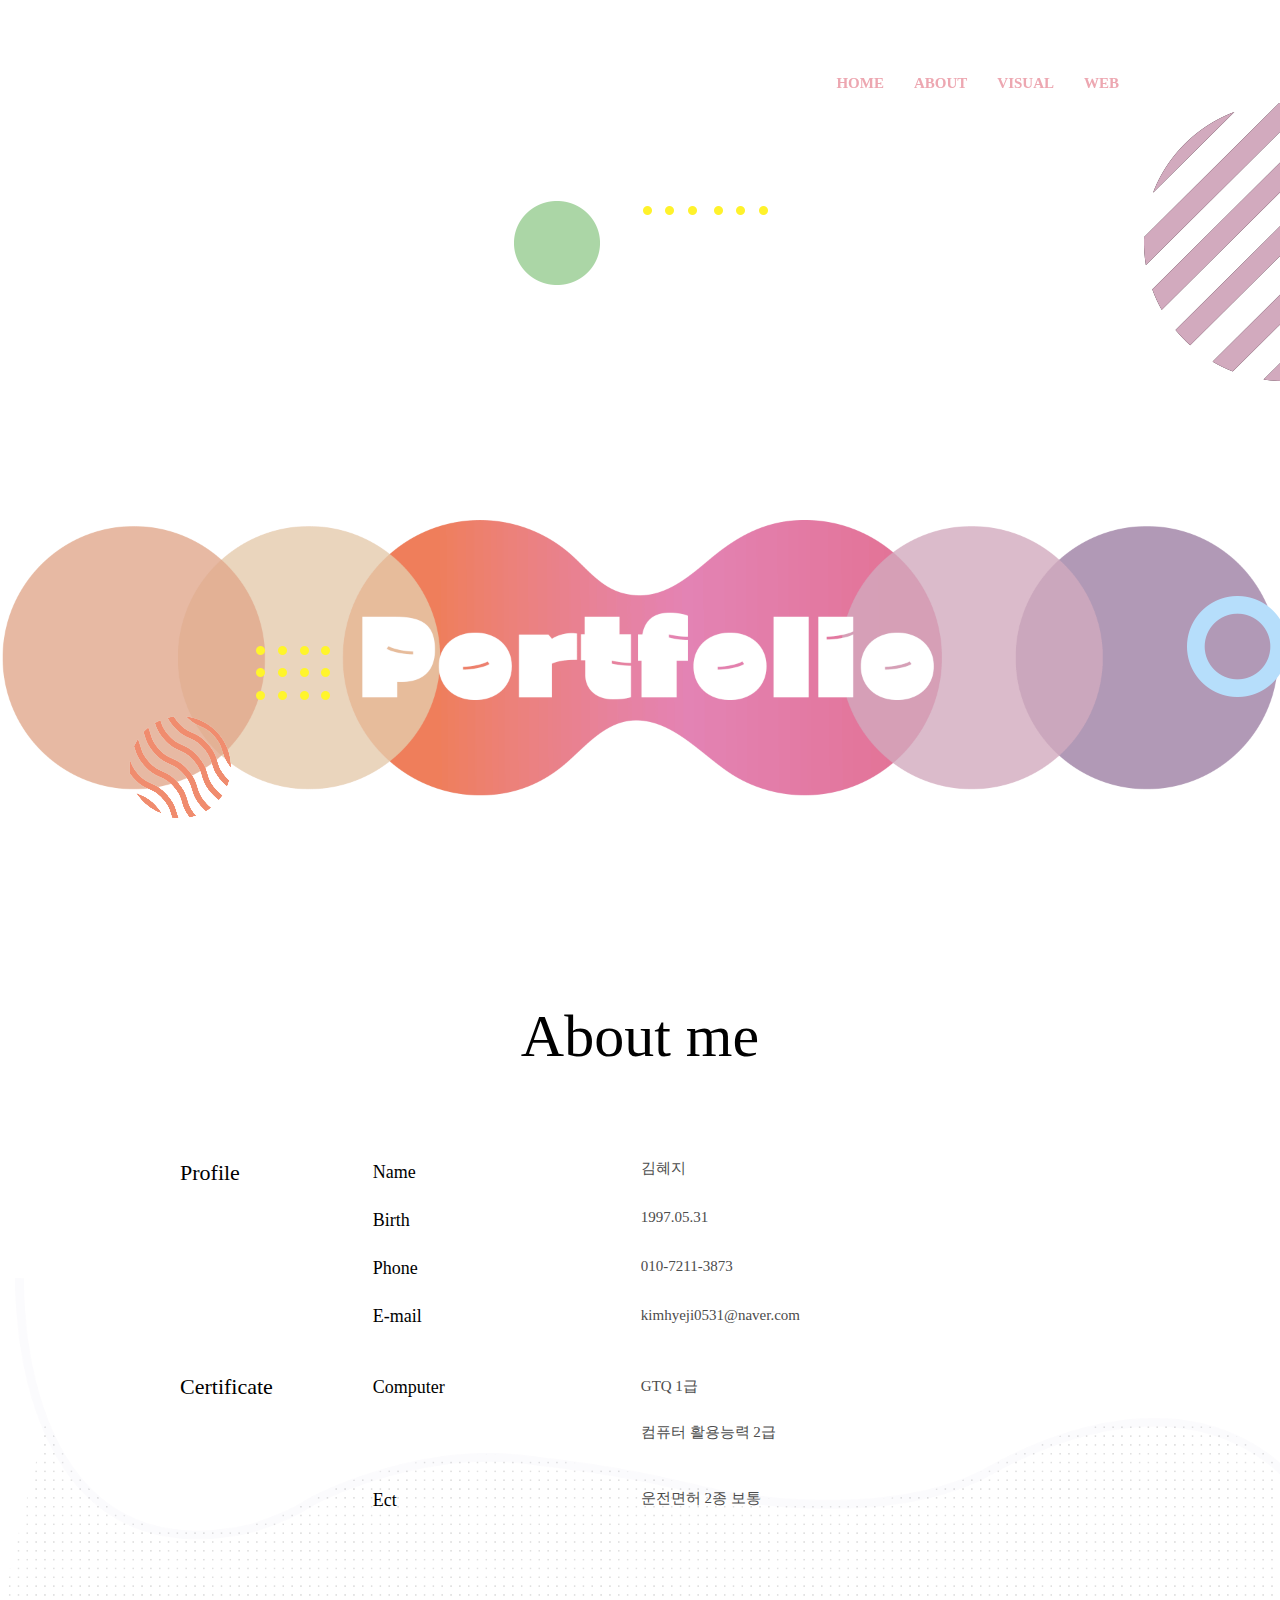
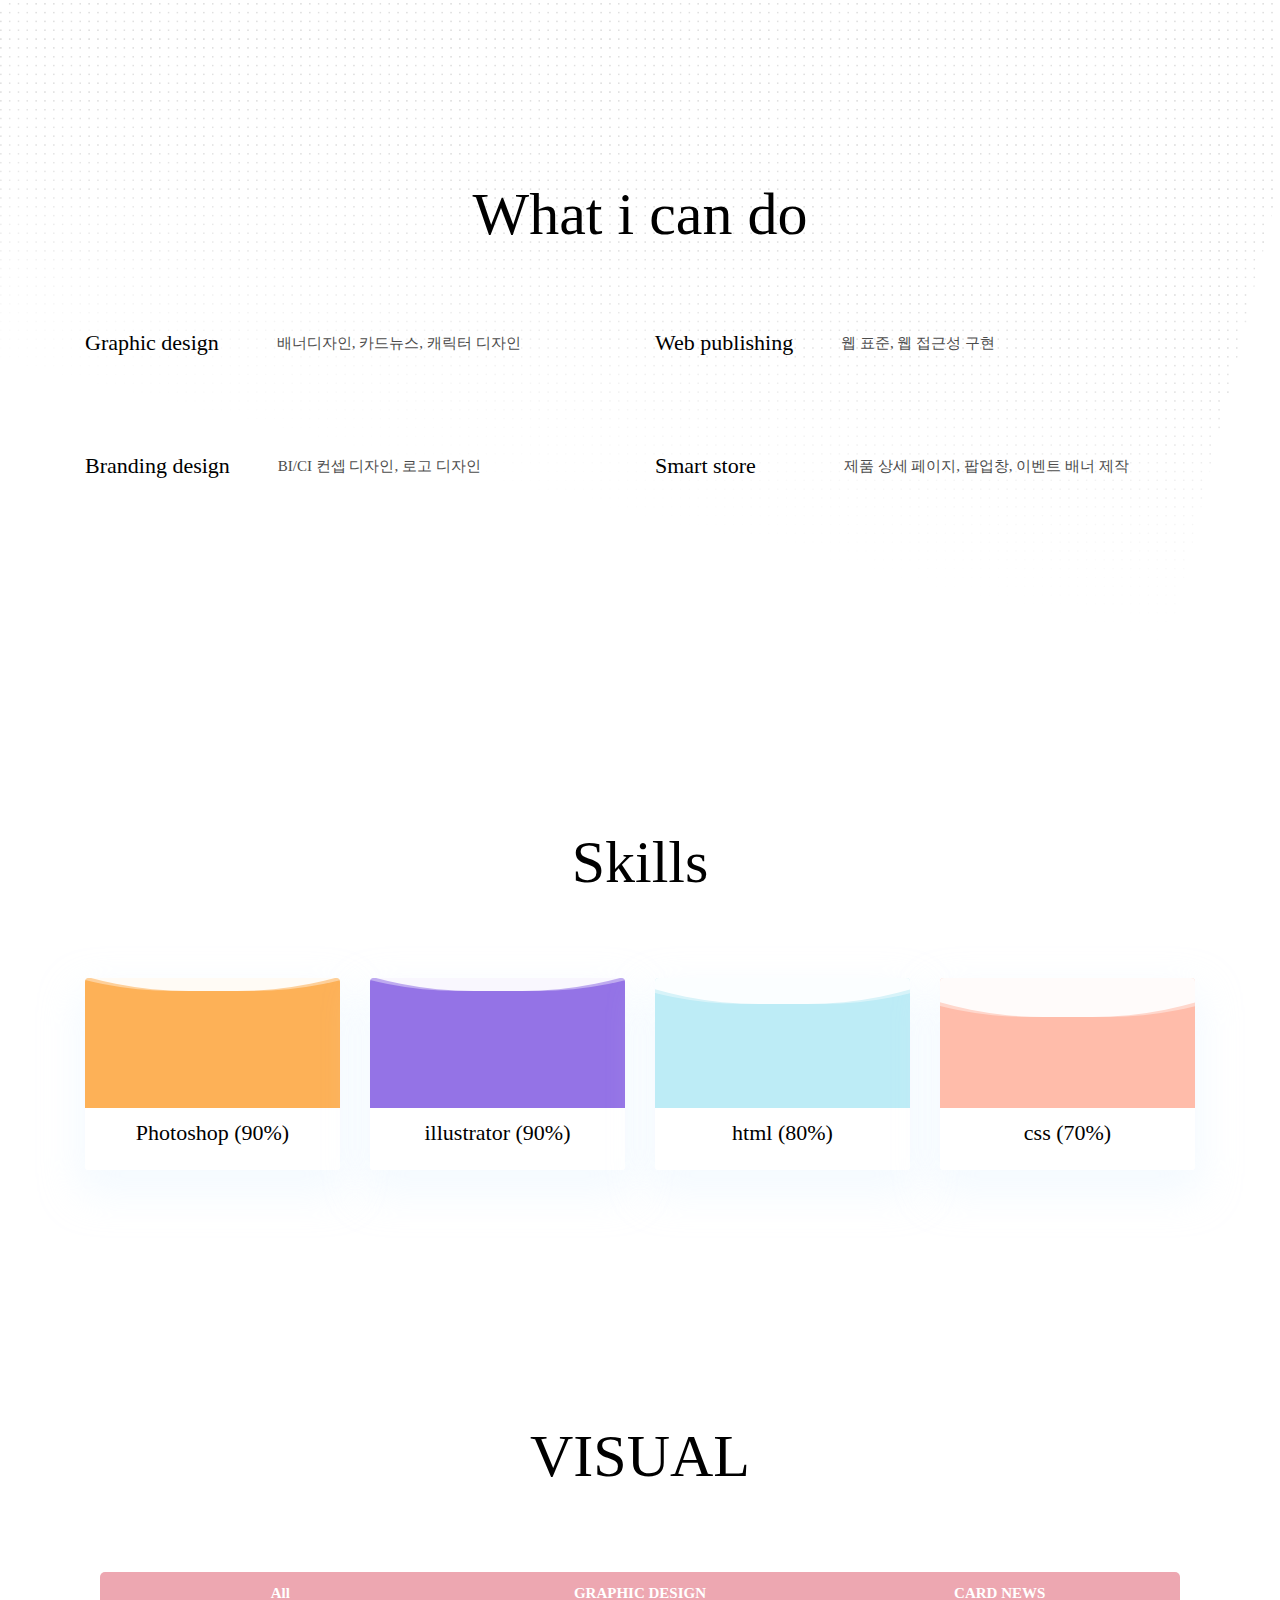
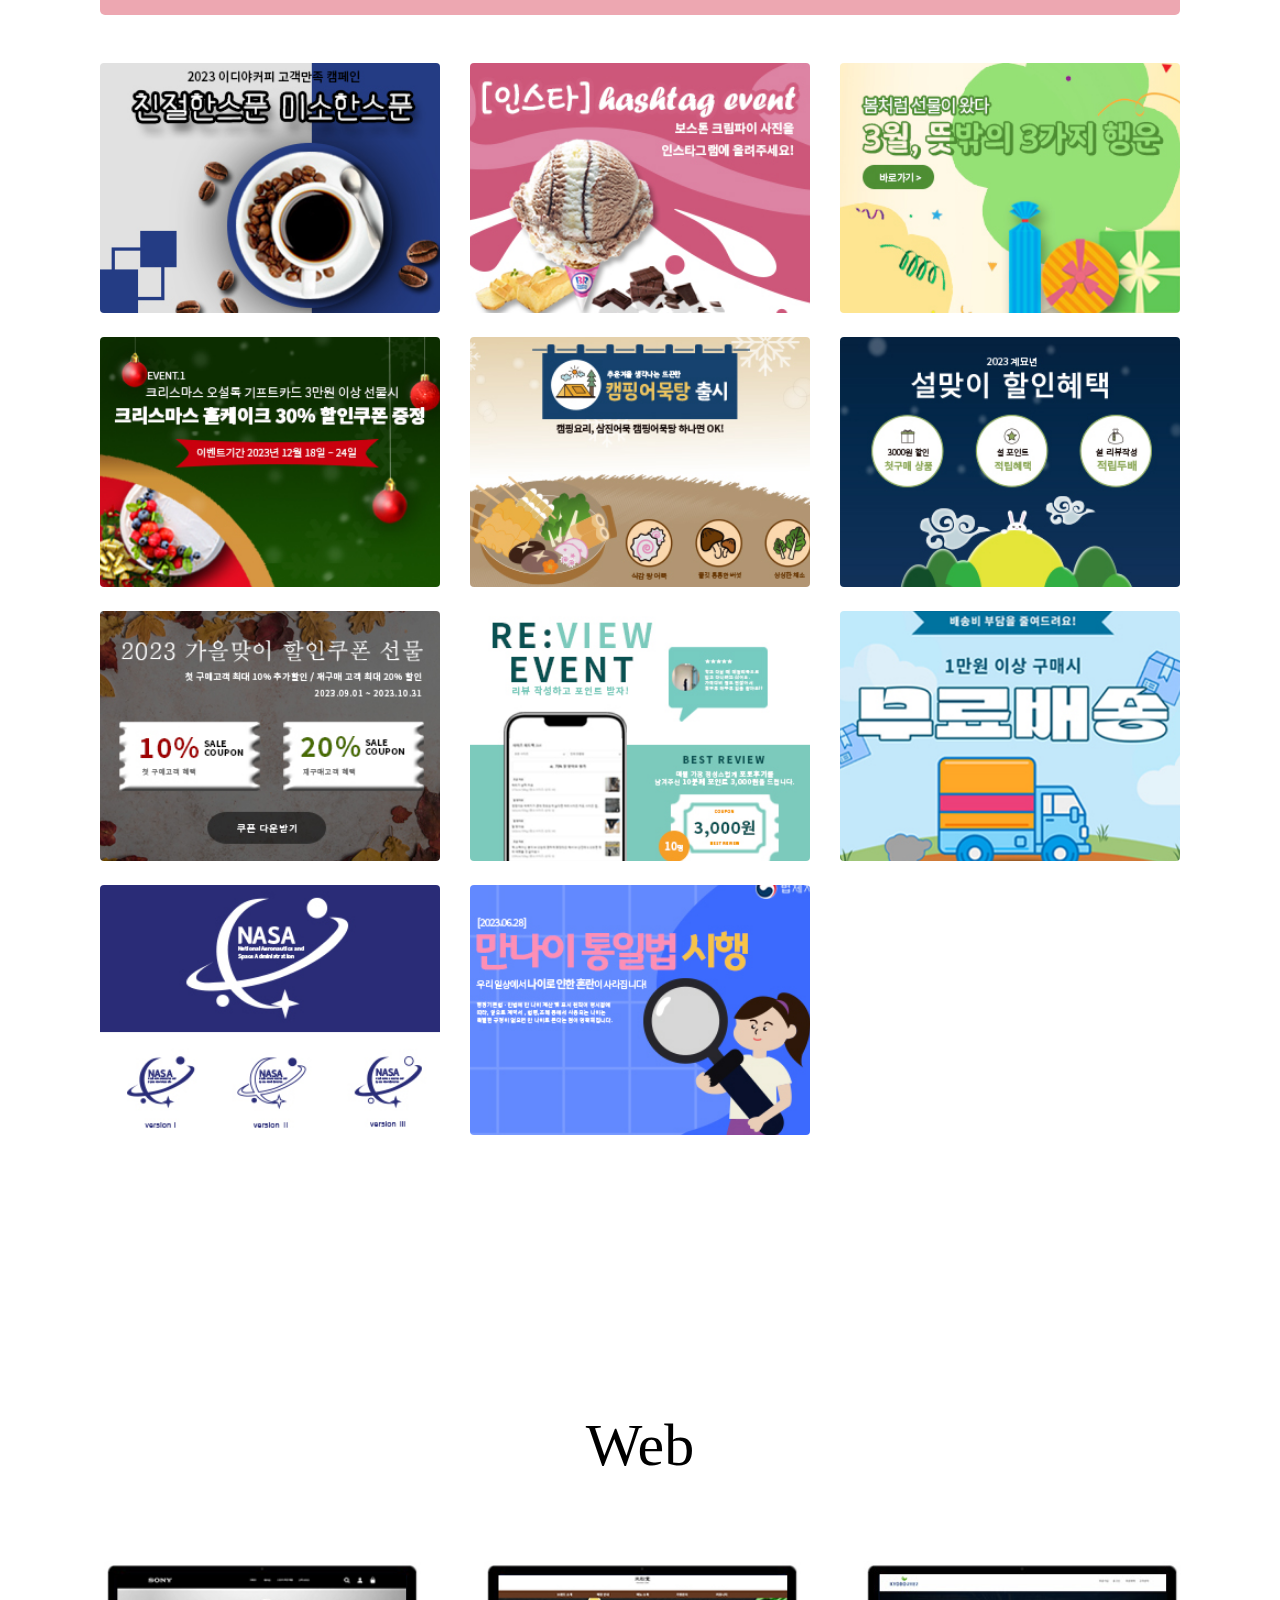
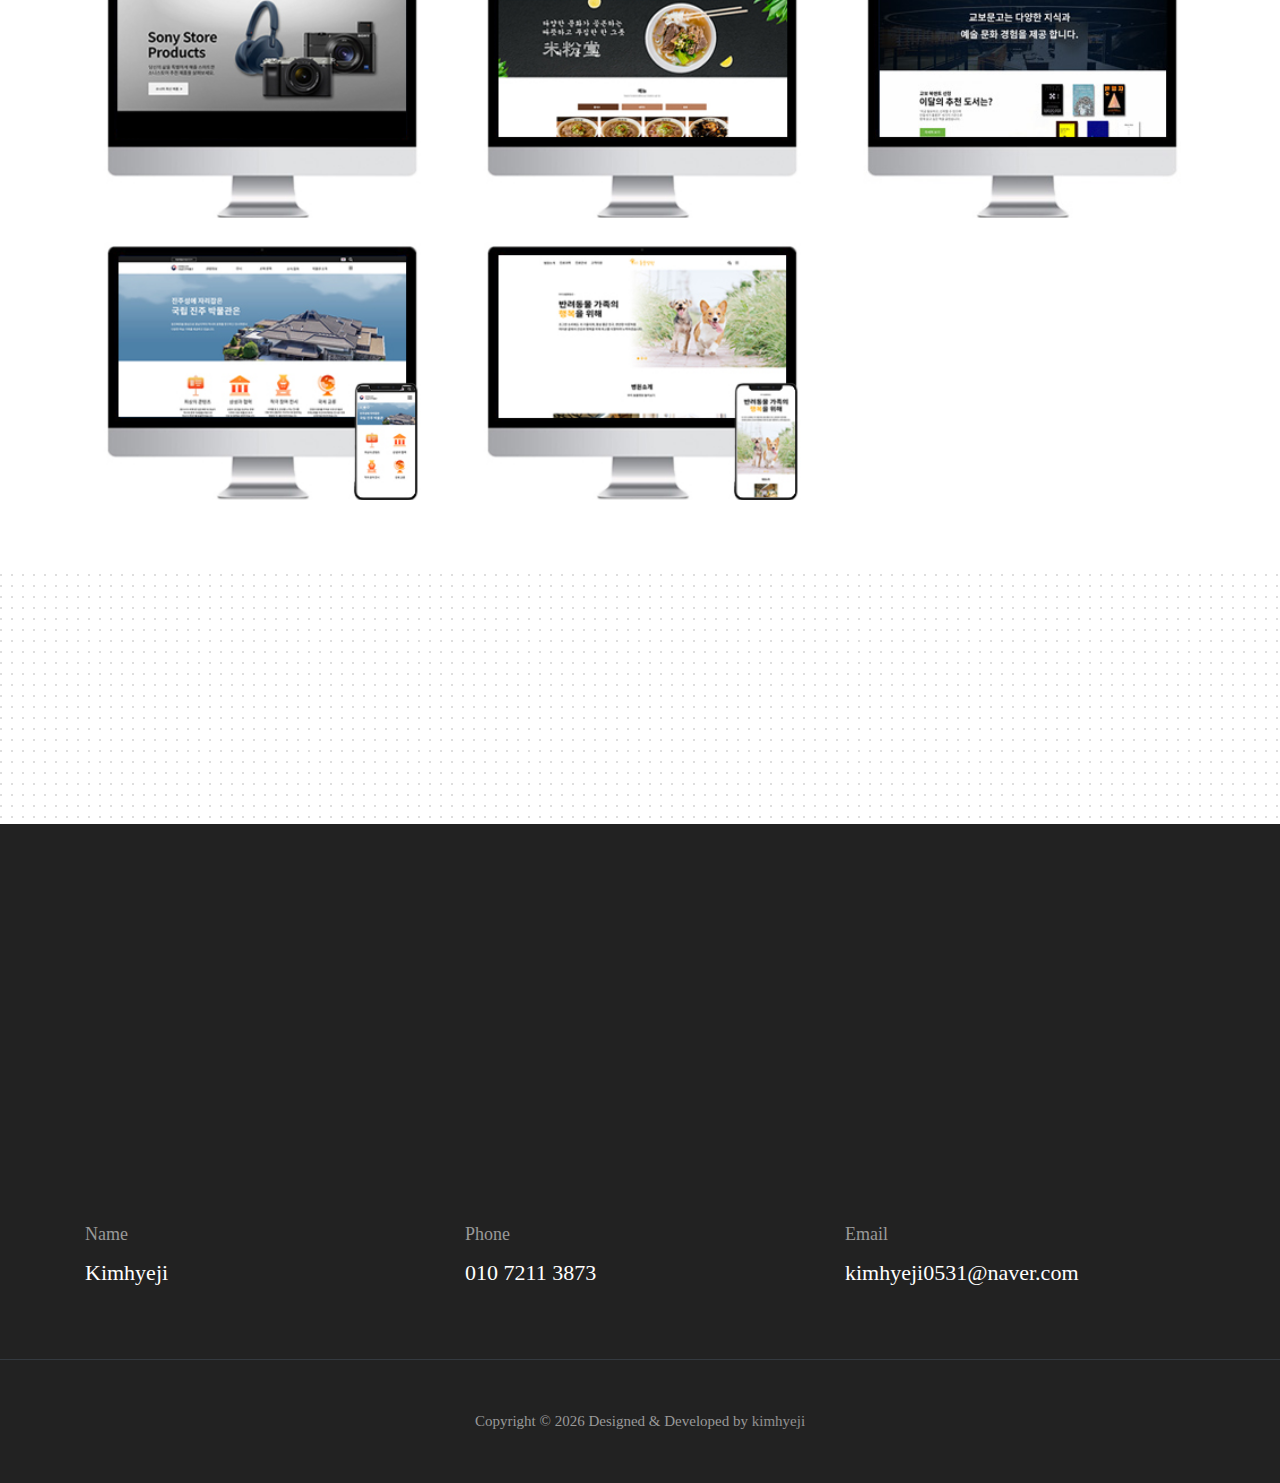
==== commit 9f35eac6: "2" ====
--- a/index.html
+++ b/index.html
@@ -28,7 +28,7 @@
   <meta name="theme-name" content="kross" />
 
   <!-- Favicon -->
-  <link rel="shortcut icon" type="image/x-icon" href="images/favicon.png" />
+  <link rel="shortcut icon" type="image/x-icon" href="img/favicon.png" />
 
   <!-- ** Plugins Needed for the Project ** -->
   <!-- Bootstrap -->
@@ -680,7 +680,7 @@
           <a href="web2/index.html" class="btn btn-xs btn-primary site" target="_blank">web site</a>
 
           <div class="con">
-            <img src="img/web1_sub.jpg">
+            <img src="img/web2_sub.jpg">
           </div>
         </div>
         <!-- 팝업모달14 끝-->
--- a/css/style.css
+++ b/css/style.css
@@ -25,7 +25,7 @@
 .modal-con2 {
   display: none;
   position: fixed;
-  top: 56%;
+  top: 58%;
   left: 50%;
   transform: translate(-50%, -50%);
   max-width: 60%;
@@ -56,7 +56,7 @@
   font-size: 15px;
   line-height: 1.3;
   overflow-y: scroll;
-  width: 900px;
+  width: 1100px;
   height: 800px;
   
 }
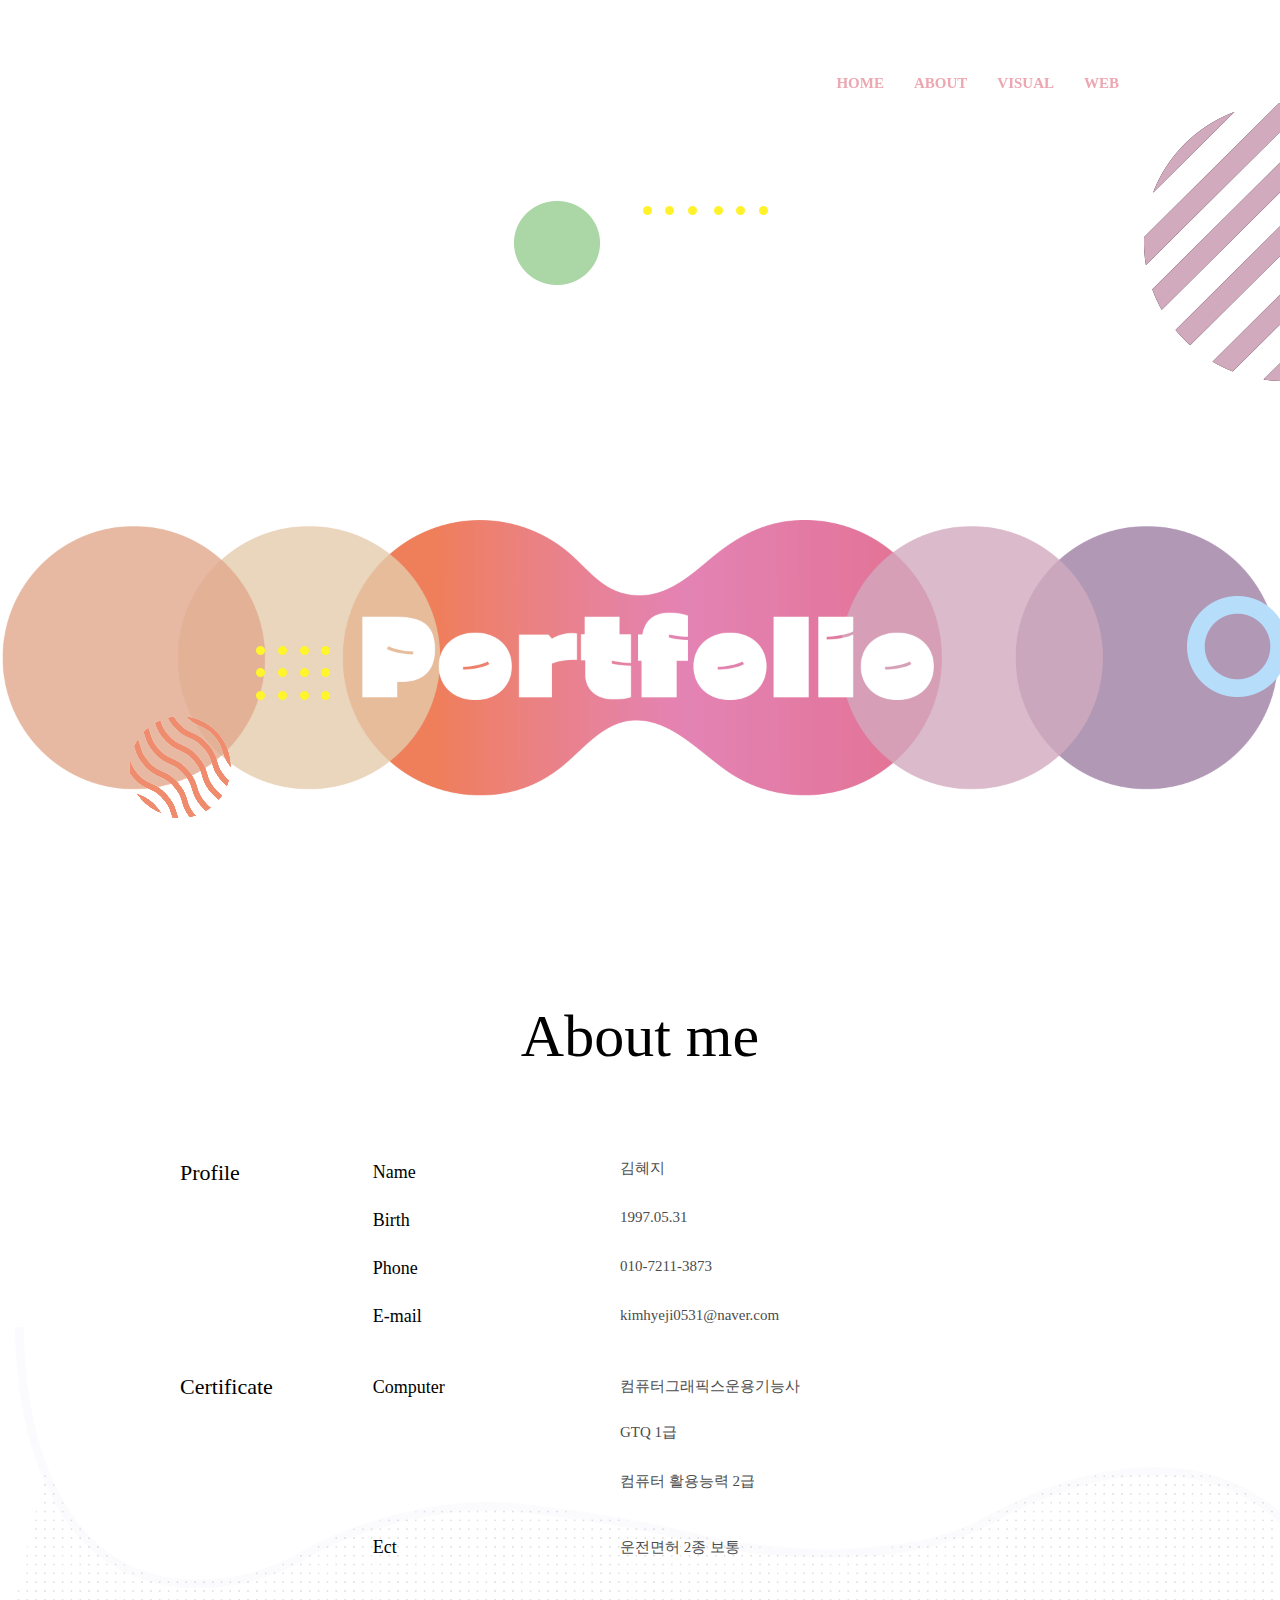
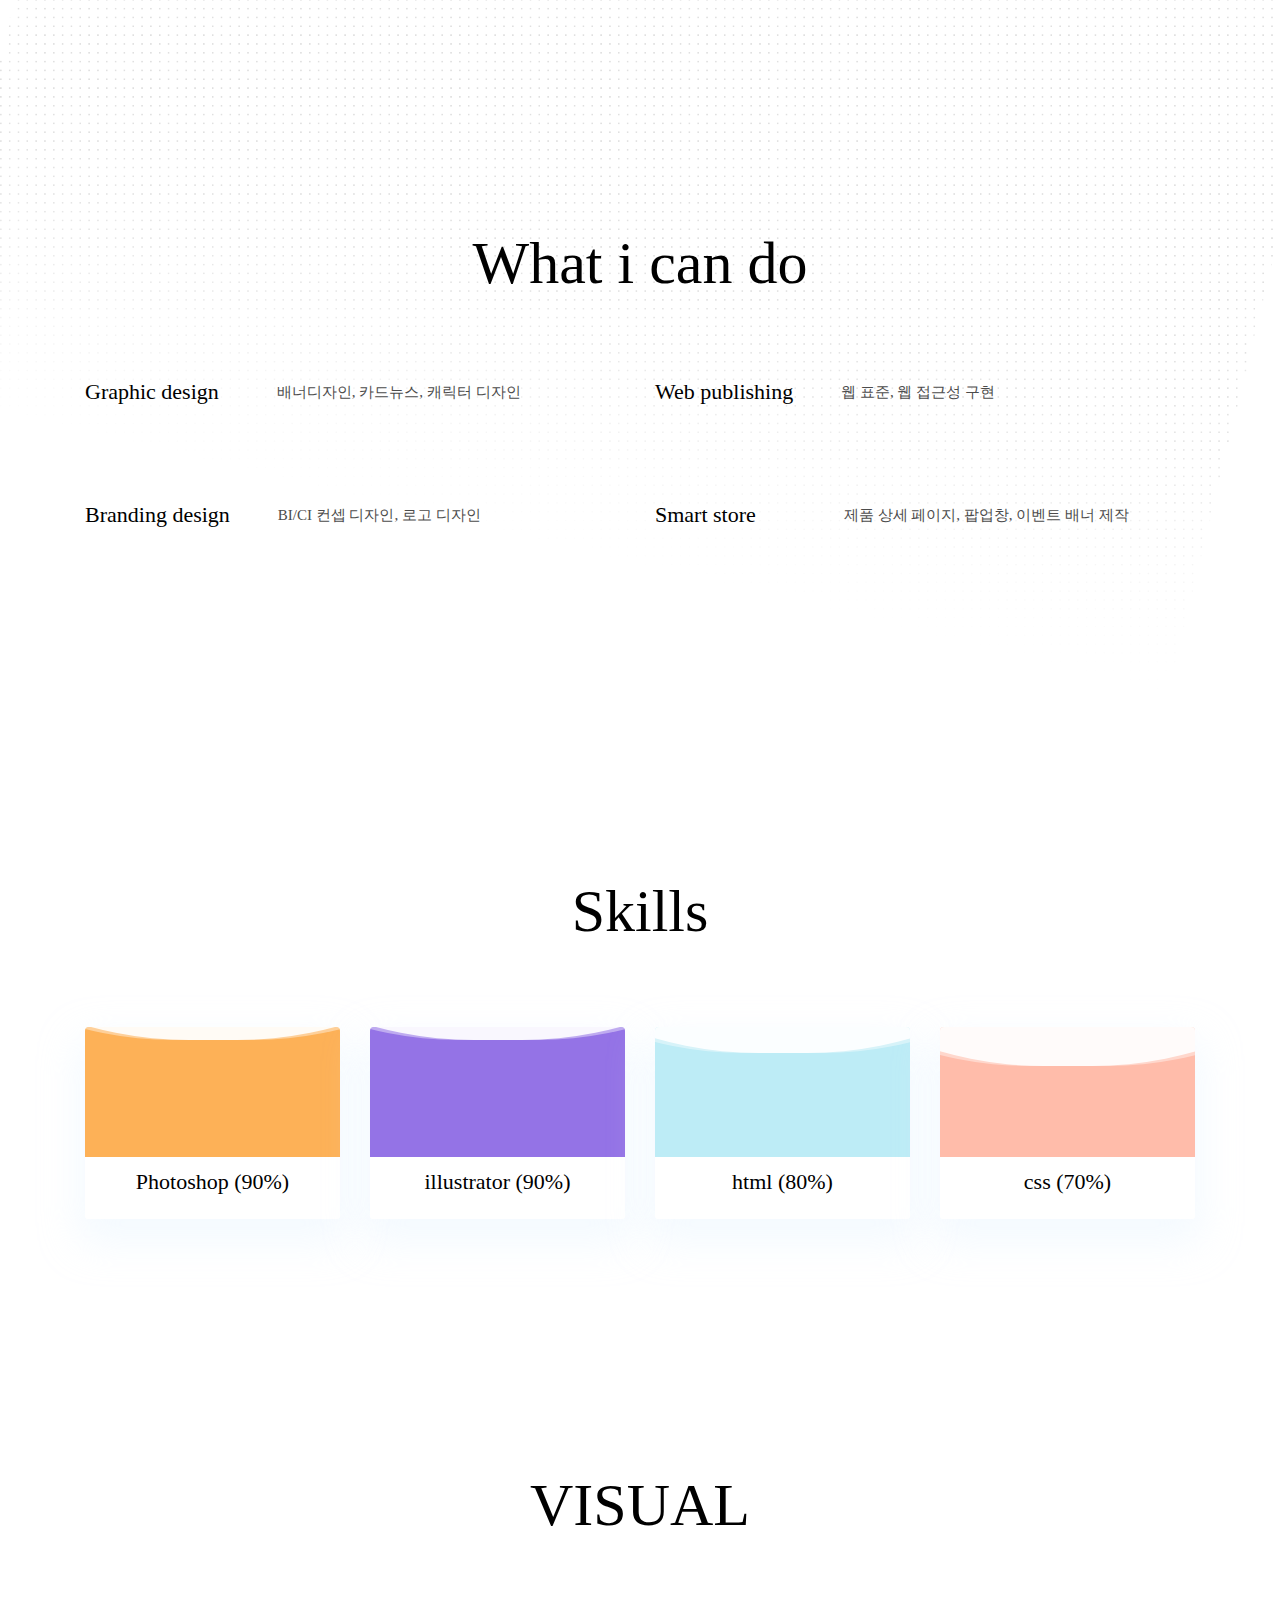
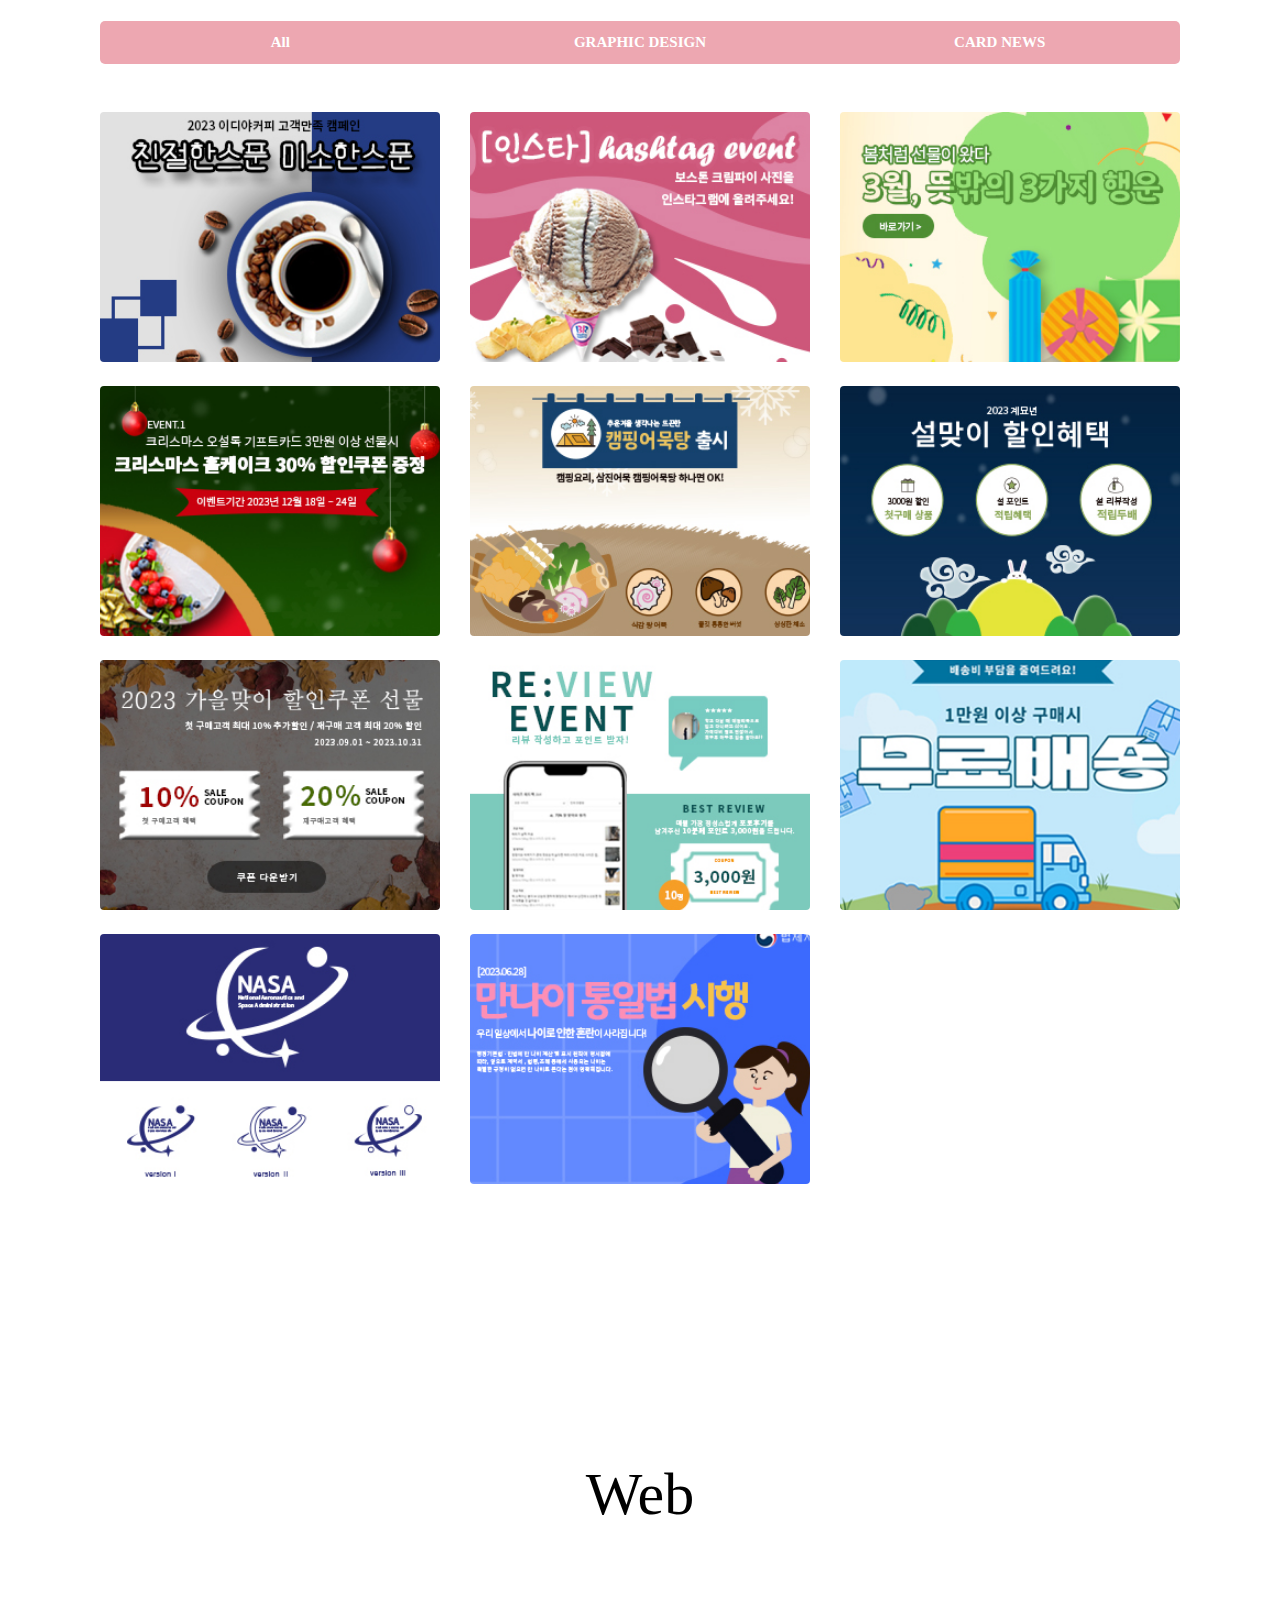
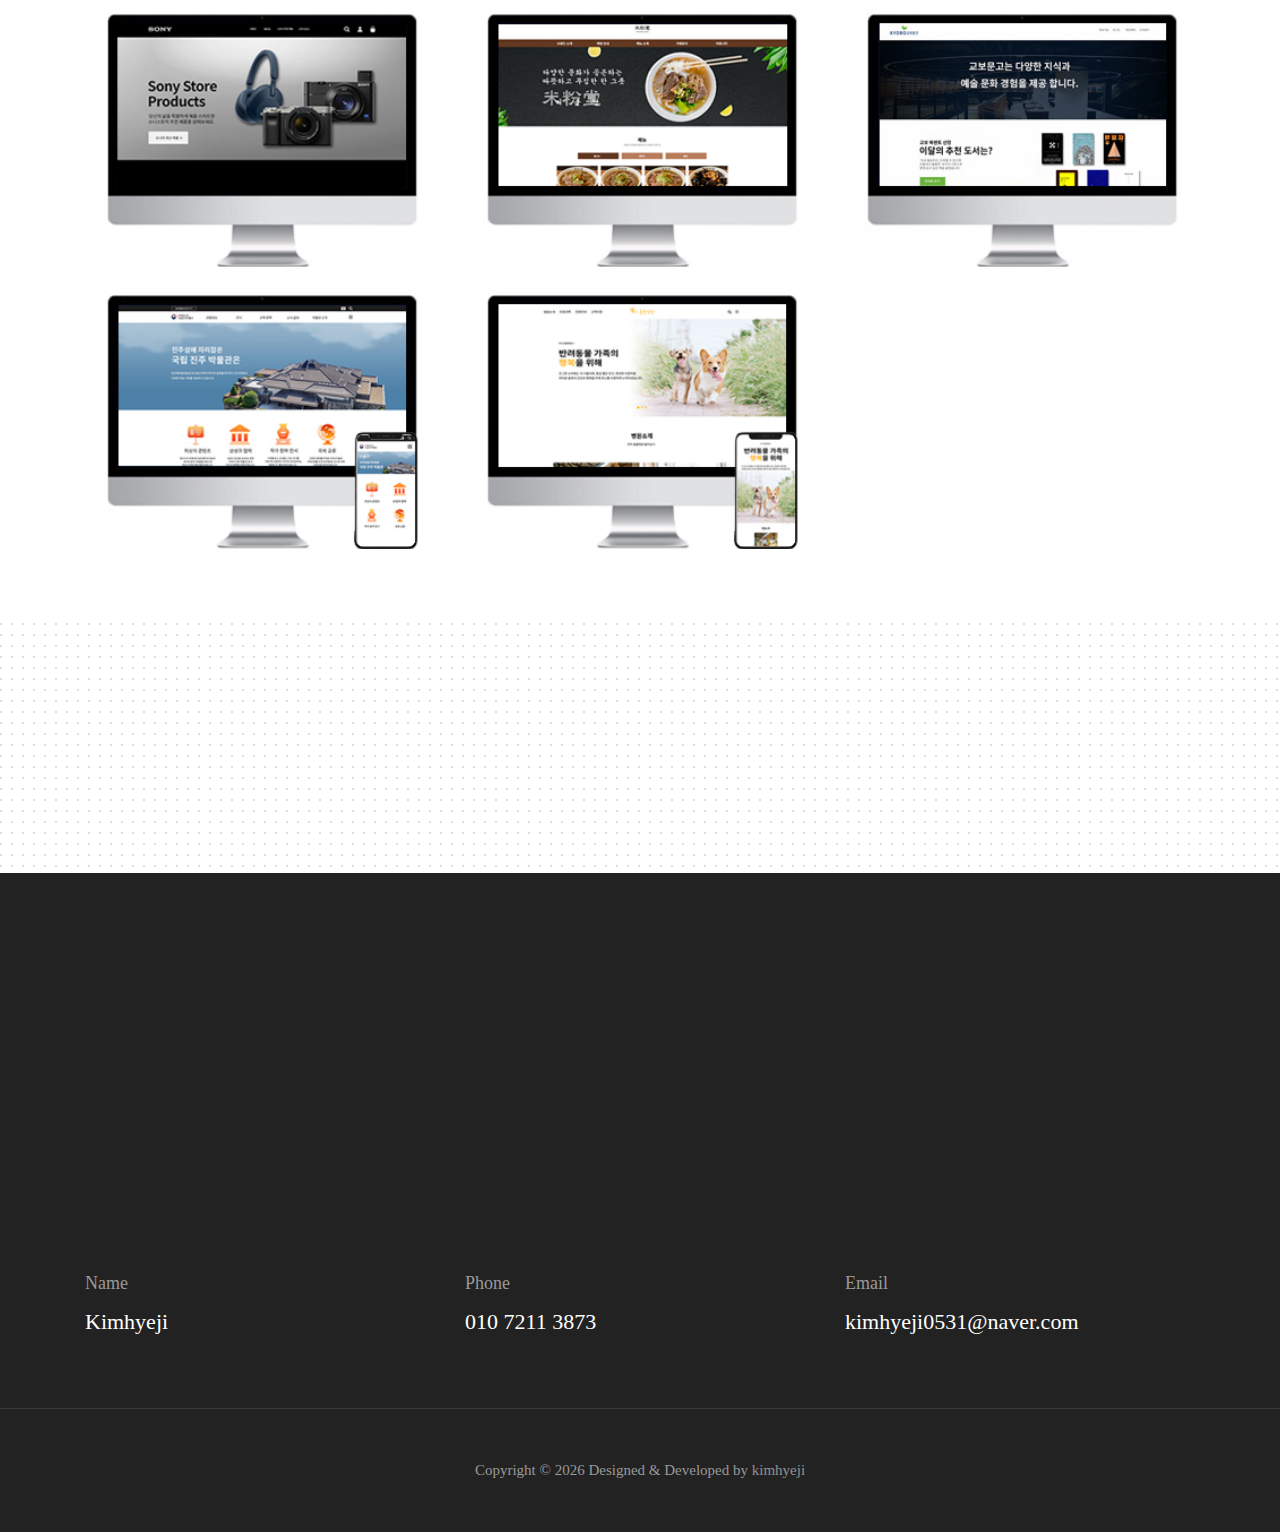
==== commit 09a02191: "3" ====
--- a/index.html
+++ b/index.html
@@ -150,8 +150,9 @@
               <p>010-7211-3873</p>
               <p>kimhyeji0531@naver.com</p>
               <div class="right_sub1">
-                <p>GTQ 1급</p>
-              </div>
+                <p>컴퓨터그래픽스운용기능사</p>
+              </div>
+              <p>GTQ 1급</p>
               <p>컴퓨터 활용능력 2급 </p>
               <div class="right_sub2">
                 <p>운전면허 2종 보통</p>
--- a/css/style.css
+++ b/css/style.css
@@ -931,7 +931,7 @@
 
 .about_center{float: left; padding-left: 100px; text-align: left;}
 .center_sub1{padding-top: 33px;}
-.center_sub2{padding-top: 83px;}
+.center_sub2{padding-top: 130px;}
 .about_center>h5{line-height: 40px;}
 
 .about_right{float: right; text-align: left; padding-right: 300px;}
